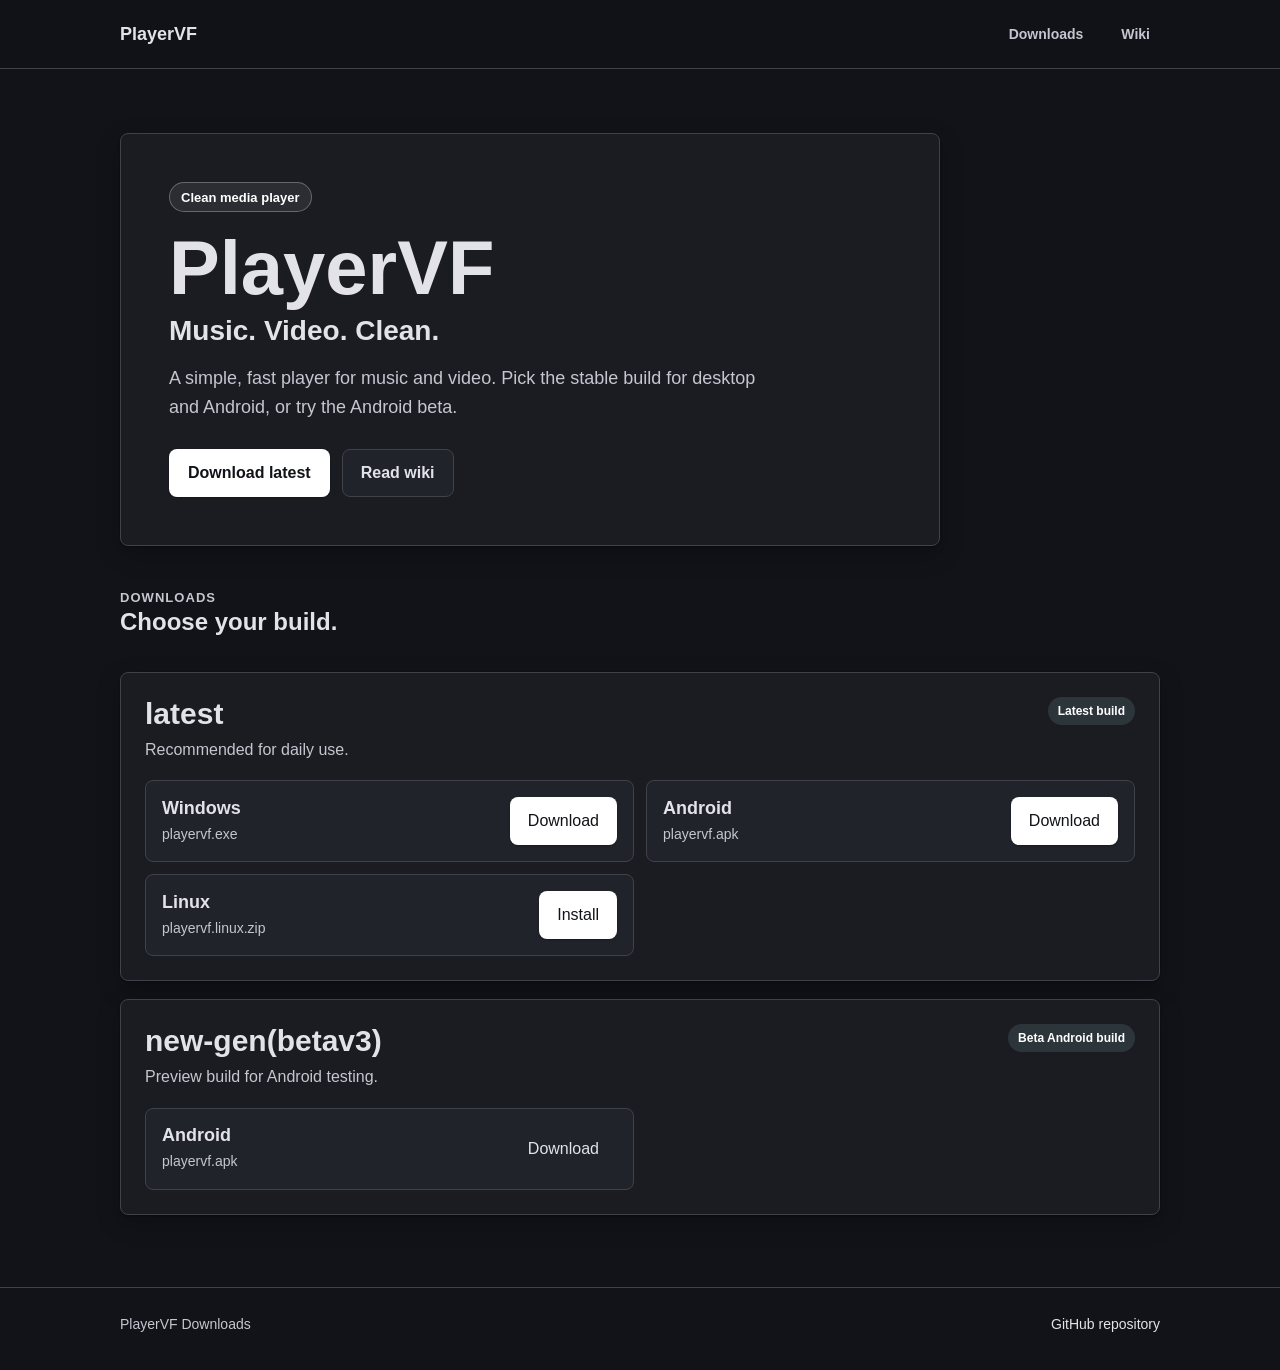
==== index.html @ a735ba43 "." ====
<!doctype html>
<html lang="en">
<head>
  <meta charset="utf-8">
  <meta name="viewport" content="width=device-width, initial-scale=1">
  <title>PlayerVF Downloads</title>
  <meta name="description" content="Download PlayerVF for Windows, Android, and Linux. Simple, clean builds with stable and beta options.">
  <meta name="theme-color" content="#111318">
  <link rel="stylesheet" href="assets/css/base.css">
  <link rel="stylesheet" href="assets/css/downloads.css">
</head>
<body>
  <header class="site-header">
    <div class="wrap nav">
      <a class="brand" href="index.html">PlayerVF</a>
      <nav class="links" aria-label="Main navigation">
        <a href="#downloads">Downloads</a>
        <a href="wiki.html">Wiki</a>
      </nav>
    </div>
  </header>

  <main class="wrap">
    <section class="hero" aria-labelledby="hero-title">
      <div class="hero-copy panel">
        <span class="label">Clean media player</span>
        <h1 id="hero-title">PlayerVF</h1>
        <p class="slug">Music. Video. Clean.</p>
        <p class="lead">A simple, fast player for music and video. Pick the stable build for desktop and Android, or try the Android beta.</p>
        <div class="actions">
          <a class="button" href="#downloads">Download latest</a>
          <a class="button secondary" href="wiki.html">Read wiki</a>
        </div>
      </div>
    </section>

    <section id="downloads" aria-labelledby="downloads-title">
      <div class="section-heading">
        <div>
          <p class="section-title">Downloads</p>
          <h2 id="downloads-title">Choose your build.</h2>
        </div>
      </div>

      <div class="downloads">
        <article class="group panel">
          <div class="group-head">
            <div>
              <h2>latest</h2>
              <p>Recommended for daily use.</p>
            </div>
            <span class="badge">Latest build</span>
          </div>

          <div class="files">
            <div class="file">
              <div>
                <h3>Windows</h3>
                <p>playervf.exe</p>
              </div>
              <a class="button" href="https://github.com/superstilist/PlayerVf/releases/download/Release_V1/playervf.exe">Download</a>
            </div>

            <div class="file">
              <div>
                <h3>Android</h3>
                <p>playervf.apk</p>
              </div>
              <a class="button" href="https://github.com/superstilist/PlayerVf/releases/download/Release_V1/playervf.apk">Download</a>
            </div>

            <div class="file">
              <div>
                <h3>Linux</h3>
                <p>playervf.linux.zip</p>
              </div>
              <button class="button" type="button" data-open-linux-install>Install</button>
            </div>
          </div>
        </article>

        <article class="group panel">
          <div class="group-head">
            <div>
              <h2>new-gen(betav3)</h2>
              <p>Preview build for Android testing.</p>
            </div>
            <span class="badge">Beta Android build</span>
          </div>

          <div class="files">
            <div class="file">
              <div>
                <h3>Android</h3>
                <p>playervf.apk</p>
              </div>
              <a class="button secondary" href="https://github.com/superstilist/PlayerVf/releases/download/betav3/playervf.apk">Download</a>
            </div>
          </div>
        </article>
      </div>

    </section>
  </main>

  <dialog class="install-dialog" aria-labelledby="linux-install-title">
    <div class="install-panel panel">
      <div class="install-head">
        <div>
          <p class="section-title">Linux install</p>
          <h2 id="linux-install-title">Download ZIP or run the installer script.</h2>
        </div>
        <button class="icon-button" type="button" aria-label="Close Linux install window" data-close-linux-install>x</button>
      </div>

      <div class="install-actions">
        <a class="button" href="https://github.com/superstilist/PlayerVf/releases/download/Release_V1/playervf.linux.zip">Download ZIP</a>
        <a class="button secondary" href="https://github.com/superstilist/PlayerVf/releases/download/Release_V1/install_linux.sh">Open install_linux.sh</a>
      </div>

      <div class="command-list" aria-label="Linux terminal commands">
        <label class="command-field">
          <span>curl</span>
          <code>curl -fsSL https://github.com/superstilist/PlayerVf/releases/download/Release_V1/install_linux.sh | bash</code>
          <button class="mini-copy" type="button" aria-label="Copy curl command" data-copy-command="curl -fsSL https://github.com/superstilist/PlayerVf/releases/download/Release_V1/install_linux.sh | bash"></button>
        </label>

        <label class="command-field">
          <span>wget</span>
          <code>wget -qO- https://github.com/superstilist/PlayerVf/releases/download/Release_V1/install_linux.sh | bash</code>
          <button class="mini-copy" type="button" aria-label="Copy wget command" data-copy-command="wget -qO- https://github.com/superstilist/PlayerVf/releases/download/Release_V1/install_linux.sh | bash"></button>
        </label>
      </div>
      <p class="copy-status" role="status" aria-live="polite" data-copy-status></p>
    </div>
  </dialog>

  <footer>
    <div class="wrap footer-row">
      <span>PlayerVF Downloads</span>
      <a href="https://github.com/superstilist/PlayerVf">GitHub repository</a>
    </div>
  </footer>

  <script>
    const linuxDialog = document.querySelector('.install-dialog');
    const copyStatus = document.querySelector('[data-copy-status]');

    document.querySelector('[data-open-linux-install]').addEventListener('click', () => {
      linuxDialog.showModal();
    });

    document.querySelector('[data-close-linux-install]').addEventListener('click', () => {
      linuxDialog.close();
    });

    linuxDialog.addEventListener('click', (event) => {
      if (event.target === linuxDialog) {
        linuxDialog.close();
      }
    });

    document.querySelectorAll('[data-copy-command]').forEach((button) => {
      button.addEventListener('click', async () => {
        const command = button.dataset.copyCommand;
      try {
          await navigator.clipboard.writeText(command);
          copyStatus.textContent = 'Command copied.';
      } catch (error) {
          copyStatus.textContent = command;
      }
      });
    });
  </script>
</body>
</html>
---- assets/css/base.css ----
:root {
  color-scheme: dark;
  --bg: #111318;
  --surface: #1a1c22;
  --surface-2: #20232a;
  --surface-3: #2a2d35;
  --text: #e4e2e9;
  --muted: #c6c5d0;
  --muted-2: #9294a0;
  --line: #3f424a;
  --line-strong: #5b5f6a;
  --accent: #ffffff;
  --accent-on: #111318;
  --accent-2: #9ad5ca;
  --danger: #ffb4ab;
  --shadow: 0 1px 2px rgba(0, 0, 0, .32), 0 8px 24px rgba(0, 0, 0, .24);
  --radius: 8px;
  font-family: Inter, "Segoe UI", Roboto, Arial, Helvetica, sans-serif;
}

* {
  box-sizing: border-box;
}

html {
  scroll-behavior: smooth;
}

body {
  margin: 0;
  min-height: 100vh;
  background: var(--bg);
  color: var(--text);
  text-rendering: optimizeLegibility;
}

a {
  color: inherit;
  text-decoration: none;
}

a:focus-visible,
.button:focus-visible {
  outline: 3px solid rgba(255, 255, 255, .58);
  outline-offset: 3px;
}

.wrap {
  width: min(1040px, calc(100% - 32px));
  margin: 0 auto;
}

.wide-wrap {
  width: min(1160px, calc(100% - 32px));
  margin: 0 auto;
}

.site-header {
  position: sticky;
  top: 0;
  z-index: 20;
  border-bottom: 1px solid var(--line);
  background: rgba(17, 19, 24, .92);
  backdrop-filter: blur(14px);
}

.nav {
  min-height: 68px;
  display: flex;
  align-items: center;
  justify-content: space-between;
  gap: 18px;
}

.brand {
  font-size: 18px;
  font-weight: 750;
  letter-spacing: 0;
}

.links {
  display: flex;
  align-items: center;
  gap: 18px;
}

.links a {
  color: var(--muted);
  font-size: 14px;
  font-weight: 700;
  transition: color .18s ease, background .18s ease;
  padding: 9px 10px;
  border-radius: var(--radius);
}

.links a:hover {
  color: var(--text);
  background: var(--surface-2);
}

.button {
  min-height: 48px;
  display: inline-flex;
  align-items: center;
  justify-content: center;
  padding: 0 18px;
  border: 1px solid transparent;
  border-radius: var(--radius);
  background: var(--accent);
  color: var(--accent-on);
  font-weight: 750;
  white-space: nowrap;
  box-shadow: 0 1px 2px rgba(0, 0, 0, .28);
  transition: transform .18s ease, box-shadow .18s ease, background .18s ease, border-color .18s ease;
}

.button:hover {
  transform: translateY(-1px);
  box-shadow: 0 3px 10px rgba(0, 0, 0, .32);
  background: #f3f4f7;
}

.button.secondary {
  background: var(--surface-2);
  border-color: var(--line);
  color: var(--text);
  box-shadow: none;
}

.button.secondary:hover {
  background: var(--surface-3);
  border-color: var(--line-strong);
}

.panel {
  border: 1px solid var(--line);
  border-radius: var(--radius);
  background: var(--surface);
  box-shadow: var(--shadow);
}

.label {
  display: inline-flex;
  align-items: center;
  min-height: 30px;
  padding: 0 11px;
  border: 1px solid rgba(255, 255, 255, .28);
  border-radius: 999px;
  background: rgba(255, 255, 255, .08);
  color: var(--accent);
  font-size: 13px;
  font-weight: 750;
}

h1,
h2,
h3,
h4,
p {
  margin-top: 0;
}

footer {
  padding: 28px 0 38px;
  border-top: 1px solid var(--line);
  color: var(--muted);
  font-size: 14px;
}

.footer-row {
  display: flex;
  justify-content: space-between;
  gap: 16px;
  flex-wrap: wrap;
}

.footer-row a {
  color: var(--text);
}

@media (prefers-reduced-motion: reduce) {
  *,
  *::before,
  *::after {
    scroll-behavior: auto !important;
    transition-duration: .001ms !important;
  }
}

@media (max-width: 560px) {
  .wrap,
  .wide-wrap {
    width: min(100% - 28px, 1160px);
  }

  .links {
    gap: 12px;
  }
}
---- assets/css/downloads.css ----
main {
  padding: 64px 0 72px;
}

.hero {
  max-width: 820px;
  margin-bottom: 28px;
}

.hero-copy {
  padding: clamp(28px, 5vw, 48px);
}

h1 {
  max-width: 680px;
  margin: 18px 0 8px;
  font-size: clamp(44px, 7vw, 76px);
  line-height: 1;
  letter-spacing: 0;
}

.slug {
  margin-bottom: 16px;
  color: var(--text);
  font-size: clamp(20px, 3vw, 28px);
  font-weight: 750;
  line-height: 1.2;
}

.lead {
  max-width: 620px;
  margin-bottom: 26px;
  color: var(--muted);
  font-size: 18px;
  line-height: 1.65;
}

.actions {
  display: flex;
  flex-wrap: wrap;
  gap: 12px;
}

.section-heading {
  display: flex;
  align-items: end;
  justify-content: space-between;
  gap: 18px;
  margin: 42px 0 16px;
}

.section-heading p {
  margin-bottom: 0;
  color: var(--muted);
  line-height: 1.55;
}

.section-title {
  margin-bottom: 6px;
  color: var(--muted);
  font-size: 13px;
  font-weight: 750;
  letter-spacing: .08em;
  text-transform: uppercase;
}

.downloads {
  display: grid;
  gap: 18px;
}

.group {
  padding: 24px;
  transition: transform .18s ease, border-color .18s ease, background .18s ease, box-shadow .18s ease;
}

.group:hover {
  transform: translateY(-2px);
  border-color: var(--line-strong);
  background: var(--surface-2);
  box-shadow: 0 2px 4px rgba(0, 0, 0, .3), 0 10px 26px rgba(0, 0, 0, .24);
}

.group-head {
  display: flex;
  justify-content: space-between;
  align-items: flex-start;
  gap: 16px;
  margin-bottom: 18px;
}

.group h2 {
  margin-bottom: 6px;
  font-size: 30px;
}

.group p {
  margin-bottom: 0;
  color: var(--muted);
  line-height: 1.58;
}

.badge {
  display: inline-flex;
  align-items: center;
  min-height: 28px;
  padding: 0 10px;
  border-radius: 999px;
  background: rgba(154, 213, 202, .14);
  color: var(--accent);
  font-size: 12px;
  font-weight: 750;
  white-space: nowrap;
}

.files {
  display: grid;
  grid-template-columns: repeat(2, 1fr);
  gap: 12px;
}

.file {
  display: flex;
  align-items: center;
  justify-content: space-between;
  gap: 14px;
  padding: 16px;
  border: 1px solid var(--line);
  border-radius: var(--radius);
  background: var(--surface-2);
  transition: border-color .18s ease, background .18s ease;
}

.file:hover {
  border-color: var(--line-strong);
  background: var(--surface-3);
}

.file h3 {
  margin-bottom: 4px;
  font-size: 18px;
}

.file p {
  color: var(--muted);
  font-size: 14px;
  margin-bottom: 0;
}

.file .button {
  border: 0;
  cursor: pointer;
  font: inherit;
}

.install-dialog {
  width: min(760px, calc(100% - 32px));
  padding: 0;
  border: 0;
  background: transparent;
  color: var(--text);
}

.install-dialog::backdrop {
  background: rgba(0, 0, 0, .62);
  backdrop-filter: blur(6px);
}

.install-panel {
  padding: 24px;
}

.install-head {
  display: flex;
  align-items: flex-start;
  justify-content: space-between;
  gap: 16px;
  margin-bottom: 18px;
}

.install-head h2 {
  max-width: 560px;
  margin-bottom: 0;
  font-size: 28px;
  line-height: 1.18;
}

.icon-button {
  width: 40px;
  height: 40px;
  flex: 0 0 auto;
  border: 1px solid var(--line);
  border-radius: var(--radius);
  background: var(--surface-2);
  color: var(--text);
  cursor: pointer;
  font: inherit;
  font-weight: 750;
}

.icon-button:hover {
  border-color: var(--line-strong);
  background: var(--surface-3);
}

.install-actions {
  display: flex;
  flex-wrap: wrap;
  gap: 12px;
  margin-bottom: 18px;
}

.install-actions .button {
  border: 1px solid transparent;
  cursor: pointer;
  font: inherit;
}

.install-actions .button.secondary {
  border-color: var(--line);
}

.script-box {
  display: grid;
  gap: 8px;
}

.script-box span {
  color: var(--muted);
  font-size: 14px;
  font-weight: 700;
}

.script-box textarea {
  width: 100%;
  min-height: 126px;
  resize: vertical;
  padding: 14px;
  border: 1px solid var(--line);
  border-radius: var(--radius);
  background: #0d0f13;
  color: var(--text);
  font: 13px/1.5 Consolas, "Liberation Mono", monospace;
}

.copy-status {
  min-height: 22px;
  margin: 10px 0 0;
  color: var(--accent-2);
  font-size: 14px;
  font-weight: 750;
}

@media (max-width: 840px) {
  main {
    padding-top: 56px;
  }

  .files {
    grid-template-columns: 1fr;
  }

  .section-heading {
    align-items: flex-start;
    flex-direction: column;
  }
}

@media (max-width: 560px) {
  .actions,
  .button,
  .file {
    width: 100%;
  }

  .group-head,
  .file {
    align-items: stretch;
    flex-direction: column;
  }

  .install-panel {
    padding: 18px;
  }

  .install-head {
    align-items: stretch;
  }

  .install-actions,
  .install-actions .button {
    width: 100%;
  }
}
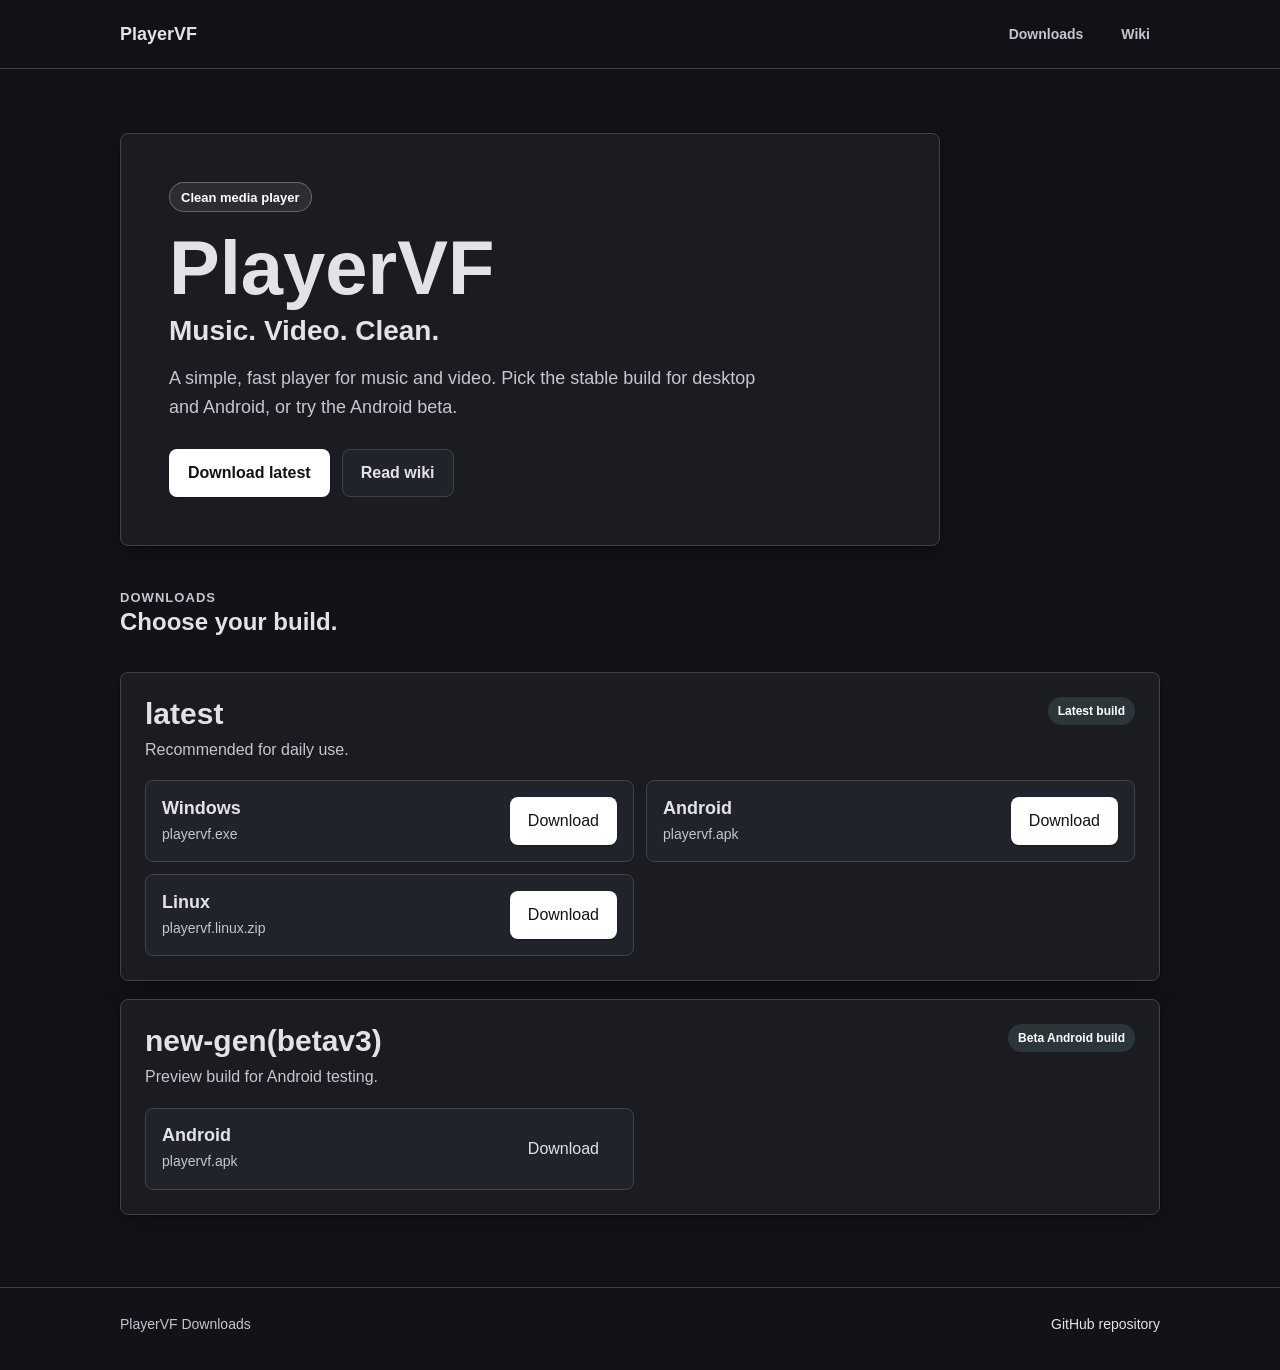
==== commit 888de81c: "." ====
--- a/index.html
+++ b/index.html
@@ -74,7 +74,7 @@
                 <h3>Linux</h3>
                 <p>playervf.linux.zip</p>
               </div>
-              <button class="button" type="button" data-open-linux-install>Install</button>
+              <button class="button" type="button" data-open-linux-install>Download</button>
             </div>
           </div>
         </article>
@@ -115,7 +115,6 @@
 
       <div class="install-actions">
         <a class="button" href="https://github.com/superstilist/PlayerVf/releases/download/Release_V1/playervf.linux.zip">Download ZIP</a>
-        <a class="button secondary" href="https://github.com/superstilist/PlayerVf/releases/download/Release_V1/install_linux.sh">Open install_linux.sh</a>
       </div>
 
       <div class="command-list" aria-label="Linux terminal commands">
@@ -163,12 +162,21 @@
     document.querySelectorAll('[data-copy-command]').forEach((button) => {
       button.addEventListener('click', async () => {
         const command = button.dataset.copyCommand;
-      try {
+        try {
           await navigator.clipboard.writeText(command);
           copyStatus.textContent = 'Command copied.';
-      } catch (error) {
-          copyStatus.textContent = command;
-      }
+        } catch (error) {
+          const fallback = document.createElement('textarea');
+          fallback.value = command;
+          fallback.setAttribute('readonly', '');
+          fallback.style.position = 'fixed';
+          fallback.style.left = '-9999px';
+          document.body.appendChild(fallback);
+          fallback.select();
+          document.execCommand('copy');
+          fallback.remove();
+          copyStatus.textContent = 'Command copied.';
+        }
       });
     });
   </script>
--- a/assets/css/downloads.css
+++ b/assets/css/downloads.css
@@ -220,27 +220,75 @@
   border-color: var(--line);
 }
 
-.script-box {
+.command-list {
   display: grid;
-  gap: 8px;
-}
-
-.script-box span {
-  color: var(--muted);
-  font-size: 14px;
-  font-weight: 700;
-}
-
-.script-box textarea {
-  width: 100%;
-  min-height: 126px;
-  resize: vertical;
-  padding: 14px;
+  gap: 10px;
+}
+
+.command-field {
+  display: grid;
+  grid-template-columns: auto minmax(0, 1fr) 40px;
+  align-items: center;
+  gap: 10px;
+  padding: 10px;
   border: 1px solid var(--line);
   border-radius: var(--radius);
   background: #0d0f13;
+}
+
+.command-field span {
+  color: var(--muted);
+  font-size: 14px;
+  font-weight: 700;
+}
+
+.command-field code {
+  min-width: 0;
+  overflow-x: auto;
   color: var(--text);
-  font: 13px/1.5 Consolas, "Liberation Mono", monospace;
+  font: 13px/1.45 Consolas, "Liberation Mono", monospace;
+  white-space: nowrap;
+}
+
+.mini-copy {
+  position: relative;
+  width: 34px;
+  height: 34px;
+  border: 1px solid var(--line);
+  border-radius: var(--radius);
+  background: var(--surface-2);
+  cursor: pointer;
+}
+
+.mini-copy::before,
+.mini-copy::after {
+  content: "";
+  position: absolute;
+  width: 12px;
+  height: 14px;
+  border: 2px solid var(--text);
+  border-radius: 2px;
+}
+
+.mini-copy::before {
+  top: 8px;
+  left: 12px;
+  opacity: .68;
+}
+
+.mini-copy::after {
+  top: 12px;
+  left: 8px;
+  background: var(--surface-2);
+}
+
+.mini-copy:hover {
+  border-color: var(--line-strong);
+  background: var(--surface-3);
+}
+
+.mini-copy:hover::after {
+  background: var(--surface-3);
 }
 
 .copy-status {
@@ -291,4 +339,12 @@
   .install-actions .button {
     width: 100%;
   }
-}
+
+  .command-field {
+    grid-template-columns: 1fr 40px;
+  }
+
+  .command-field span {
+    grid-column: 1 / -1;
+  }
+}
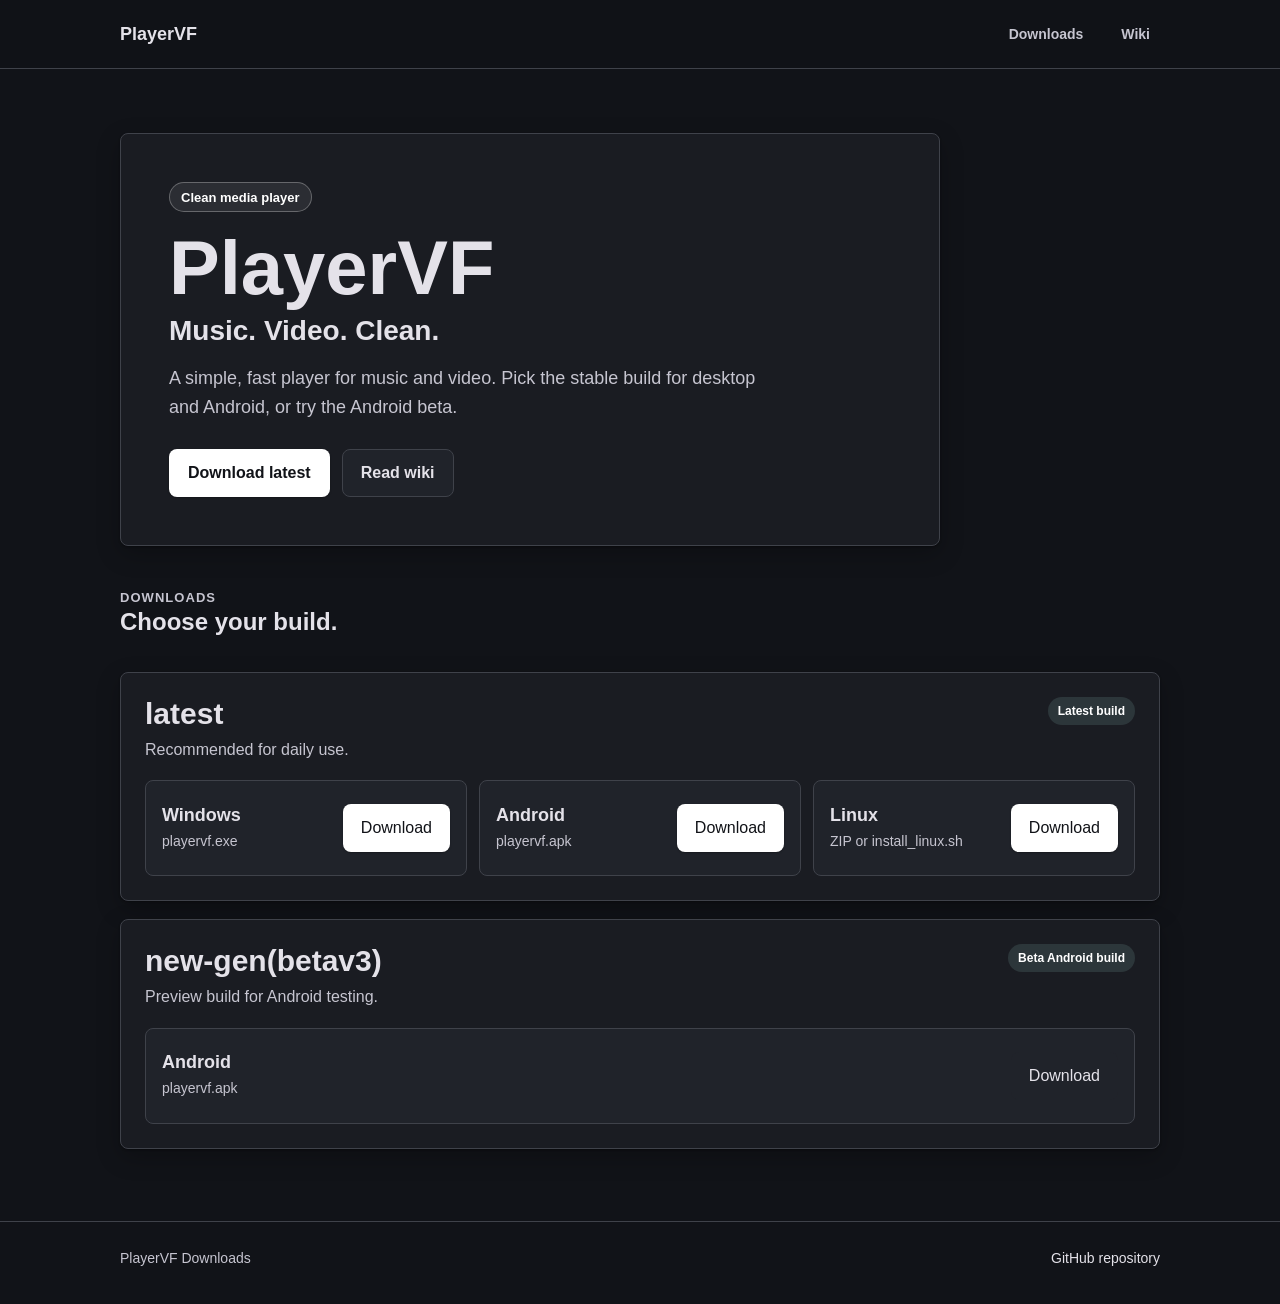
==== commit e46b46d2: "." ====
--- a/index.html
+++ b/index.html
@@ -72,7 +72,7 @@
             <div class="file">
               <div>
                 <h3>Linux</h3>
-                <p>playervf.linux.zip</p>
+                <p>ZIP or install_linux.sh</p>
               </div>
               <button class="button" type="button" data-open-linux-install>Download</button>
             </div>
@@ -108,14 +108,16 @@
       <div class="install-head">
         <div>
           <p class="section-title">Linux install</p>
-          <h2 id="linux-install-title">Download ZIP or run the installer script.</h2>
+          <h2 id="linux-install-title">Linux download options</h2>
         </div>
-        <button class="icon-button" type="button" aria-label="Close Linux install window" data-close-linux-install>x</button>
+        <button class="icon-button close-button" type="button" aria-label="Close Linux install window" data-close-linux-install></button>
       </div>
 
       <div class="install-actions">
         <a class="button" href="https://github.com/superstilist/PlayerVf/releases/download/Release_V1/playervf.linux.zip">Download ZIP</a>
       </div>
+
+      <p class="install-note">Or paste one of these commands into a Linux terminal.</p>
 
       <div class="command-list" aria-label="Linux terminal commands">
         <label class="command-field">
--- a/assets/css/base.css
+++ b/assets/css/base.css
@@ -40,6 +40,7 @@
 }
 
 a:focus-visible,
+button:focus-visible,
 .button:focus-visible {
   outline: 3px solid rgba(255, 255, 255, .58);
   outline-offset: 3px;
@@ -103,6 +104,7 @@
   display: inline-flex;
   align-items: center;
   justify-content: center;
+  gap: 8px;
   padding: 0 18px;
   border: 1px solid transparent;
   border-radius: var(--radius);
--- a/assets/css/downloads.css
+++ b/assets/css/downloads.css
@@ -115,7 +115,7 @@
 
 .files {
   display: grid;
-  grid-template-columns: repeat(2, 1fr);
+  grid-template-columns: repeat(auto-fit, minmax(250px, 1fr));
   gap: 12px;
 }
 
@@ -125,6 +125,7 @@
   justify-content: space-between;
   gap: 14px;
   padding: 16px;
+  min-height: 96px;
   border: 1px solid var(--line);
   border-radius: var(--radius);
   background: var(--surface-2);
@@ -148,6 +149,7 @@
 }
 
 .file .button {
+  flex: 0 0 auto;
   border: 0;
   cursor: pointer;
   font: inherit;
@@ -155,10 +157,12 @@
 
 .install-dialog {
   width: min(760px, calc(100% - 32px));
+  max-height: min(720px, calc(100vh - 32px));
   padding: 0;
   border: 0;
   background: transparent;
   color: var(--text);
+  overflow: visible;
 }
 
 .install-dialog::backdrop {
@@ -167,6 +171,8 @@
 }
 
 .install-panel {
+  max-height: min(720px, calc(100vh - 32px));
+  overflow: auto;
   padding: 24px;
 }
 
@@ -186,6 +192,7 @@
 }
 
 .icon-button {
+  position: relative;
   width: 40px;
   height: 40px;
   flex: 0 0 auto;
@@ -198,6 +205,26 @@
   font-weight: 750;
 }
 
+.close-button::before,
+.close-button::after {
+  content: "";
+  position: absolute;
+  top: 18px;
+  left: 11px;
+  width: 16px;
+  height: 2px;
+  border-radius: 999px;
+  background: var(--text);
+}
+
+.close-button::before {
+  transform: rotate(45deg);
+}
+
+.close-button::after {
+  transform: rotate(-45deg);
+}
+
 .icon-button:hover {
   border-color: var(--line-strong);
   background: var(--surface-3);
@@ -220,6 +247,13 @@
   border-color: var(--line);
 }
 
+.install-note {
+  margin: 0 0 10px;
+  color: var(--muted);
+  font-size: 14px;
+  line-height: 1.5;
+}
+
 .command-list {
   display: grid;
   gap: 10px;
@@ -227,10 +261,11 @@
 
 .command-field {
   display: grid;
-  grid-template-columns: auto minmax(0, 1fr) 40px;
+  grid-template-columns: 48px minmax(0, 1fr) 40px;
   align-items: center;
   gap: 10px;
-  padding: 10px;
+  min-height: 58px;
+  padding: 10px 12px;
   border: 1px solid var(--line);
   border-radius: var(--radius);
   background: #0d0f13;
@@ -245,9 +280,11 @@
 .command-field code {
   min-width: 0;
   overflow-x: auto;
+  padding: 2px 0 4px;
   color: var(--text);
   font: 13px/1.45 Consolas, "Liberation Mono", monospace;
   white-space: nowrap;
+  scrollbar-width: thin;
 }
 
 .mini-copy {
@@ -304,10 +341,6 @@
     padding-top: 56px;
   }
 
-  .files {
-    grid-template-columns: 1fr;
-  }
-
   .section-heading {
     align-items: flex-start;
     flex-direction: column;
@@ -327,12 +360,16 @@
     flex-direction: column;
   }
 
+  .group {
+    padding: 18px;
+  }
+
   .install-panel {
     padding: 18px;
   }
 
   .install-head {
-    align-items: stretch;
+    align-items: flex-start;
   }
 
   .install-actions,
@@ -342,9 +379,15 @@
 
   .command-field {
     grid-template-columns: 1fr 40px;
+    gap: 8px;
   }
 
   .command-field span {
     grid-column: 1 / -1;
   }
-}
+
+  .command-field code {
+    white-space: normal;
+    overflow-wrap: anywhere;
+  }
+}
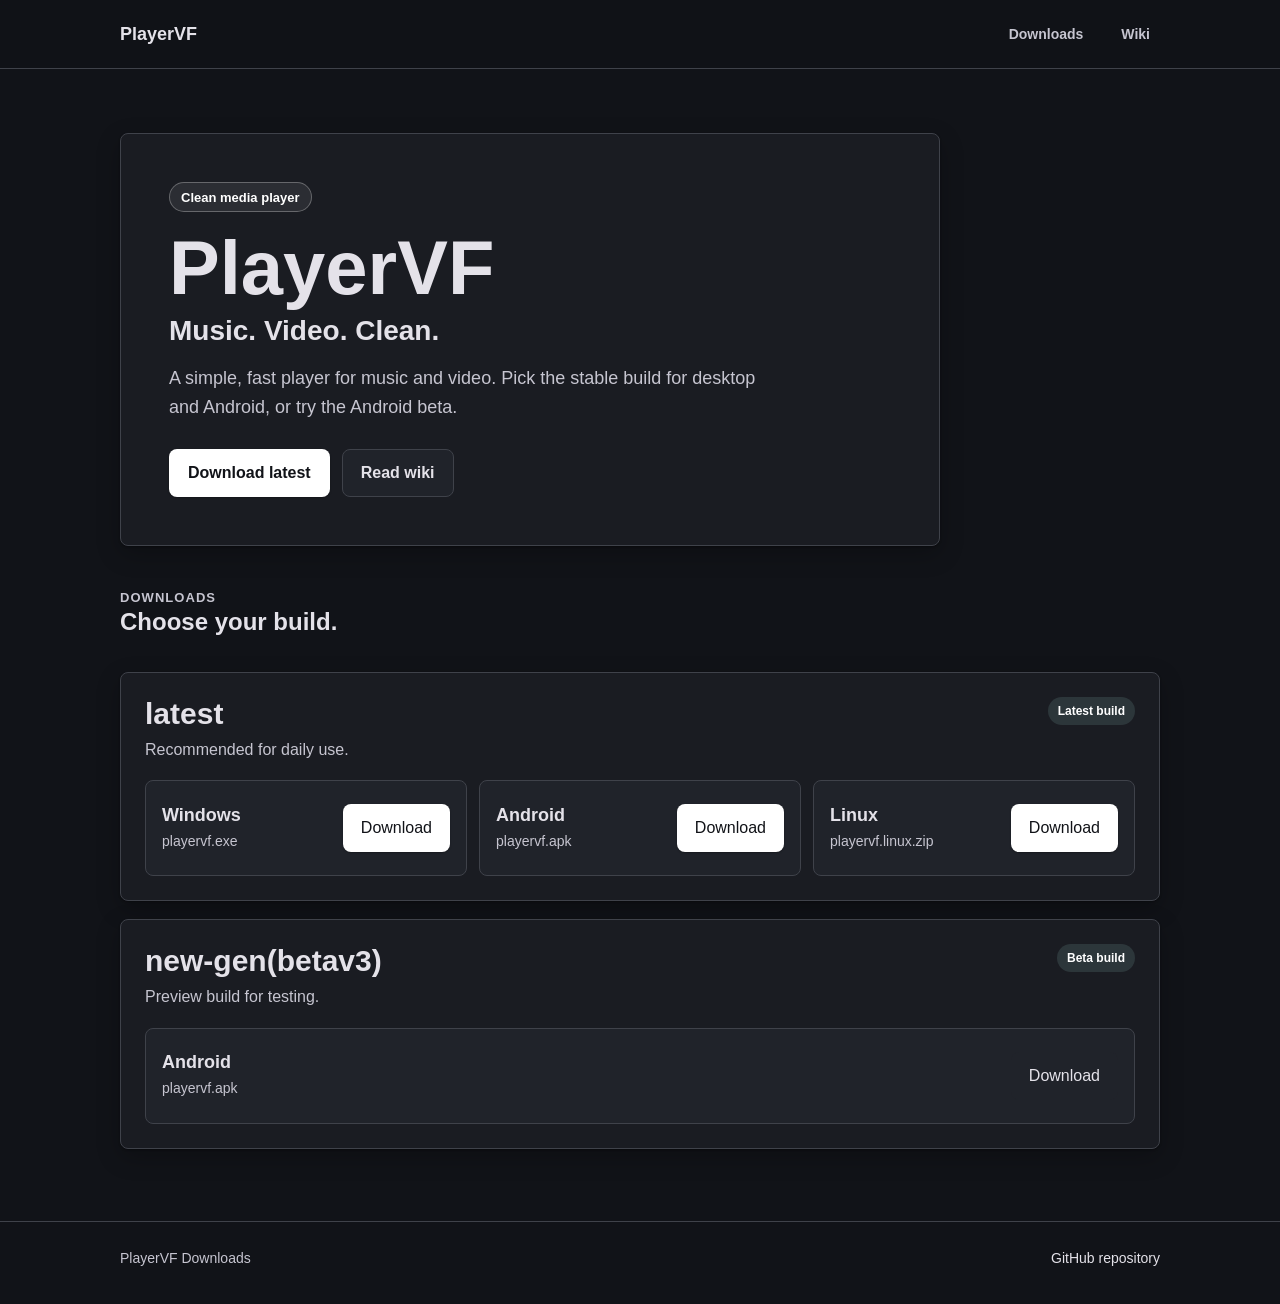
==== commit 91aa23d2: "." ====
--- a/index.html
+++ b/index.html
@@ -42,61 +42,9 @@
         </div>
       </div>
 
-      <div class="downloads">
-        <article class="group panel">
-          <div class="group-head">
-            <div>
-              <h2>latest</h2>
-              <p>Recommended for daily use.</p>
-            </div>
-            <span class="badge">Latest build</span>
-          </div>
-
-          <div class="files">
-            <div class="file">
-              <div>
-                <h3>Windows</h3>
-                <p>playervf.exe</p>
-              </div>
-              <a class="button" href="https://github.com/superstilist/PlayerVf/releases/download/Release_V1/playervf.exe">Download</a>
-            </div>
-
-            <div class="file">
-              <div>
-                <h3>Android</h3>
-                <p>playervf.apk</p>
-              </div>
-              <a class="button" href="https://github.com/superstilist/PlayerVf/releases/download/Release_V1/playervf.apk">Download</a>
-            </div>
-
-            <div class="file">
-              <div>
-                <h3>Linux</h3>
-                <p>ZIP or install_linux.sh</p>
-              </div>
-              <button class="button" type="button" data-open-linux-install>Download</button>
-            </div>
-          </div>
-        </article>
-
-        <article class="group panel">
-          <div class="group-head">
-            <div>
-              <h2>new-gen(betav3)</h2>
-              <p>Preview build for Android testing.</p>
-            </div>
-            <span class="badge">Beta Android build</span>
-          </div>
-
-          <div class="files">
-            <div class="file">
-              <div>
-                <h3>Android</h3>
-                <p>playervf.apk</p>
-              </div>
-              <a class="button secondary" href="https://github.com/superstilist/PlayerVf/releases/download/betav3/playervf.apk">Download</a>
-            </div>
-          </div>
+      <div class="downloads" data-downloads>
+        <article class="group panel loading-card">
+          <p>Loading downloads...</p>
         </article>
       </div>
 
@@ -114,7 +62,7 @@
       </div>
 
       <div class="install-actions">
-        <a class="button" href="https://github.com/superstilist/PlayerVf/releases/download/Release_V1/playervf.linux.zip">Download ZIP</a>
+        <a class="button" href="#" data-linux-zip>Download ZIP</a>
       </div>
 
       <p class="install-note">Or paste one of these commands into a Linux terminal.</p>
@@ -122,14 +70,14 @@
       <div class="command-list" aria-label="Linux terminal commands">
         <label class="command-field">
           <span>curl</span>
-          <code>curl -fsSL https://github.com/superstilist/PlayerVf/releases/download/Release_V1/install_linux.sh | bash</code>
-          <button class="mini-copy" type="button" aria-label="Copy curl command" data-copy-command="curl -fsSL https://github.com/superstilist/PlayerVf/releases/download/Release_V1/install_linux.sh | bash"></button>
+          <code data-linux-curl></code>
+          <button class="mini-copy" type="button" aria-label="Copy curl command" data-copy-command></button>
         </label>
 
         <label class="command-field">
           <span>wget</span>
-          <code>wget -qO- https://github.com/superstilist/PlayerVf/releases/download/Release_V1/install_linux.sh | bash</code>
-          <button class="mini-copy" type="button" aria-label="Copy wget command" data-copy-command="wget -qO- https://github.com/superstilist/PlayerVf/releases/download/Release_V1/install_linux.sh | bash"></button>
+          <code data-linux-wget></code>
+          <button class="mini-copy" type="button" aria-label="Copy wget command" data-copy-command></button>
         </label>
       </div>
       <p class="copy-status" role="status" aria-live="polite" data-copy-status></p>
@@ -144,12 +92,22 @@
   </footer>
 
   <script>
+    const DOWNLOAD_SOURCE_URL = 'https://raw.githubusercontent.com/superstilist/PlayerVf/master/download';
+    const FALLBACK_DOWNLOAD_TEXT = `latest:
+  windows: https://github.com/superstilist/PlayerVf/releases/download/Release_V1/playervf.exe
+  android: https://github.com/superstilist/PlayerVf/releases/download/Release_V1/playervf.apk
+  linux: https://github.com/superstilist/PlayerVf/releases/download/Release_V1/playervf.linux.zip
+  linux-install-script: https://github.com/superstilist/PlayerVf/releases/download/Release_V1/playervf.linux.zip
+
+new-gen(betav3):
+  android: https://github.com/superstilist/PlayerVf/releases/download/betav3/playervf.apk`;
+
+    const downloadsRoot = document.querySelector('[data-downloads]');
     const linuxDialog = document.querySelector('.install-dialog');
     const copyStatus = document.querySelector('[data-copy-status]');
-
-    document.querySelector('[data-open-linux-install]').addEventListener('click', () => {
-      linuxDialog.showModal();
-    });
+    const linuxZipLink = document.querySelector('[data-linux-zip]');
+    const linuxCurlCode = document.querySelector('[data-linux-curl]');
+    const linuxWgetCode = document.querySelector('[data-linux-wget]');
 
     document.querySelector('[data-close-linux-install]').addEventListener('click', () => {
       linuxDialog.close();
@@ -161,26 +119,221 @@
       }
     });
 
-    document.querySelectorAll('[data-copy-command]').forEach((button) => {
-      button.addEventListener('click', async () => {
-        const command = button.dataset.copyCommand;
-        try {
-          await navigator.clipboard.writeText(command);
-          copyStatus.textContent = 'Command copied.';
-        } catch (error) {
-          const fallback = document.createElement('textarea');
-          fallback.value = command;
-          fallback.setAttribute('readonly', '');
-          fallback.style.position = 'fixed';
-          fallback.style.left = '-9999px';
-          document.body.appendChild(fallback);
-          fallback.select();
-          document.execCommand('copy');
-          fallback.remove();
-          copyStatus.textContent = 'Command copied.';
+    downloadsRoot.addEventListener('click', (event) => {
+      const button = event.target.closest('[data-open-linux-install]');
+      if (!button) {
+        return;
+      }
+
+      const linuxUrl = button.dataset.linuxUrl;
+      const installUrl = button.dataset.installUrl || linuxUrl;
+      openLinuxDialog(linuxUrl, installUrl);
+    });
+
+    linuxDialog.addEventListener('click', async (event) => {
+      const button = event.target.closest('[data-copy-command]');
+      if (!button) {
+        return;
+      }
+
+      await copyText(button.dataset.copyCommand);
+    });
+
+    loadDownloads();
+
+    async function loadDownloads() {
+      try {
+        const response = await fetch(DOWNLOAD_SOURCE_URL, { cache: 'no-store' });
+        if (!response.ok) {
+          throw new Error(`Download manifest failed: ${response.status}`);
         }
+        renderDownloads(parseDownloadFile(await response.text()));
+      } catch (error) {
+        renderDownloads(parseDownloadFile(FALLBACK_DOWNLOAD_TEXT));
+      }
+    }
+
+    function parseDownloadFile(text) {
+      const groups = [];
+      let currentGroup = null;
+
+      text.split(/\r?\n/).forEach((line) => {
+        const trimmed = line.trim();
+        if (!trimmed) {
+          return;
+        }
+
+        const groupMatch = trimmed.match(/^(.+):$/);
+        if (groupMatch && !line.startsWith(' ') && !line.startsWith('\t')) {
+          currentGroup = {
+            id: slugify(groupMatch[1]),
+            label: groupMatch[1],
+            files: []
+          };
+          groups.push(currentGroup);
+          return;
+        }
+
+        const itemMatch = trimmed.match(/^([a-z0-9-]+):\s*(https?:\/\/\S+)$/i);
+        if (!currentGroup || !itemMatch) {
+          return;
+        }
+
+        currentGroup.files.push({
+          platform: itemMatch[1],
+          url: itemMatch[2]
+        });
       });
-    });
+
+      return groups.map((group) => {
+        const linuxFile = group.files.find((file) => file.platform === 'linux');
+        const linuxInstallFile = group.files.find((file) => file.platform === 'linux-install-script');
+        return {
+          ...group,
+          files: group.files
+            .filter((file) => file.platform !== 'linux-install-script')
+            .map((file) => ({
+              ...file,
+              installUrl: file.platform === 'linux' ? linuxInstallFile?.url || linuxFile?.url : null
+            }))
+        };
+      });
+    }
+
+    function renderDownloads(groups) {
+      downloadsRoot.replaceChildren(...groups.map((group) => createGroupCard(group)));
+    }
+
+    function createGroupCard(group) {
+      const article = document.createElement('article');
+      article.className = 'group panel';
+
+      const groupHead = document.createElement('div');
+      groupHead.className = 'group-head';
+
+      const titleBlock = document.createElement('div');
+      const title = document.createElement('h2');
+      title.textContent = group.label;
+      const description = document.createElement('p');
+      description.textContent = group.id === 'latest'
+        ? 'Recommended for daily use.'
+        : 'Preview build for testing.';
+      titleBlock.append(title, description);
+
+      const badge = document.createElement('span');
+      badge.className = 'badge';
+      badge.textContent = group.id === 'latest' ? 'Latest build' : 'Beta build';
+      groupHead.append(titleBlock, badge);
+
+      const files = document.createElement('div');
+      files.className = 'files';
+      files.append(...group.files.map((file) => createFileCard(file, group.id)));
+
+      article.append(groupHead, files);
+      return article;
+    }
+
+    function createFileCard(file, groupId) {
+      const card = document.createElement('div');
+      card.className = 'file';
+
+      const copy = document.createElement('div');
+      const title = document.createElement('h3');
+      title.textContent = formatPlatform(file.platform);
+      const filename = document.createElement('p');
+      filename.textContent = file.platform === 'linux'
+        ? linuxSubtitle(file)
+        : filenameFromUrl(file.url);
+      copy.append(title, filename);
+
+      if (file.platform === 'linux') {
+        const button = document.createElement('button');
+        button.className = 'button';
+        button.type = 'button';
+        button.textContent = 'Download';
+        button.dataset.openLinuxInstall = '';
+        button.dataset.linuxUrl = file.url;
+        button.dataset.installUrl = file.installUrl || file.url;
+        card.append(copy, button);
+        return card;
+      }
+
+      const link = document.createElement('a');
+      link.className = groupId === 'latest' ? 'button' : 'button secondary';
+      link.href = file.url;
+      link.textContent = 'Download';
+      card.append(copy, link);
+      return card;
+    }
+
+    function openLinuxDialog(linuxUrl, installUrl) {
+      linuxZipLink.href = linuxUrl;
+
+      const curlCommand = commandFor('curl', installUrl);
+      const wgetCommand = commandFor('wget', installUrl);
+      linuxCurlCode.textContent = curlCommand;
+      linuxWgetCode.textContent = wgetCommand;
+
+      const copyButtons = linuxDialog.querySelectorAll('[data-copy-command]');
+      copyButtons[0].dataset.copyCommand = curlCommand;
+      copyButtons[1].dataset.copyCommand = wgetCommand;
+      copyStatus.textContent = '';
+      linuxDialog.showModal();
+    }
+
+    function commandFor(tool, url) {
+      const isShellScript = /\.sh(?:$|[?#])/.test(url);
+      if (tool === 'curl') {
+        return isShellScript
+          ? `curl -fsSL ${url} | bash`
+          : `curl -L ${url} -o ${filenameFromUrl(url)}`;
+      }
+
+      return isShellScript
+        ? `wget -qO- ${url} | bash`
+        : `wget -O ${filenameFromUrl(url)} ${url}`;
+    }
+
+    async function copyText(text) {
+      try {
+        await navigator.clipboard.writeText(text);
+        copyStatus.textContent = 'Command copied.';
+      } catch (error) {
+        const fallback = document.createElement('textarea');
+        fallback.value = text;
+        fallback.setAttribute('readonly', '');
+        fallback.style.position = 'fixed';
+        fallback.style.left = '-9999px';
+        document.body.appendChild(fallback);
+        fallback.select();
+        document.execCommand('copy');
+        fallback.remove();
+        copyStatus.textContent = 'Command copied.';
+      }
+    }
+
+    function linuxSubtitle(file) {
+      return file.installUrl && file.installUrl !== file.url ? 'ZIP or install script' : filenameFromUrl(file.url);
+    }
+
+    function filenameFromUrl(url) {
+      try {
+        return decodeURIComponent(new URL(url).pathname.split('/').pop());
+      } catch (error) {
+        return url;
+      }
+    }
+
+    function formatPlatform(platform) {
+      return platform
+        .split('-')
+        .map((part) => part.charAt(0).toUpperCase() + part.slice(1))
+        .join(' ');
+    }
+
+    function slugify(value) {
+      return value.toLowerCase().replace(/[^a-z0-9]+/g, '-').replace(/(^-|-$)/g, '');
+    }
   </script>
 </body>
 </html>
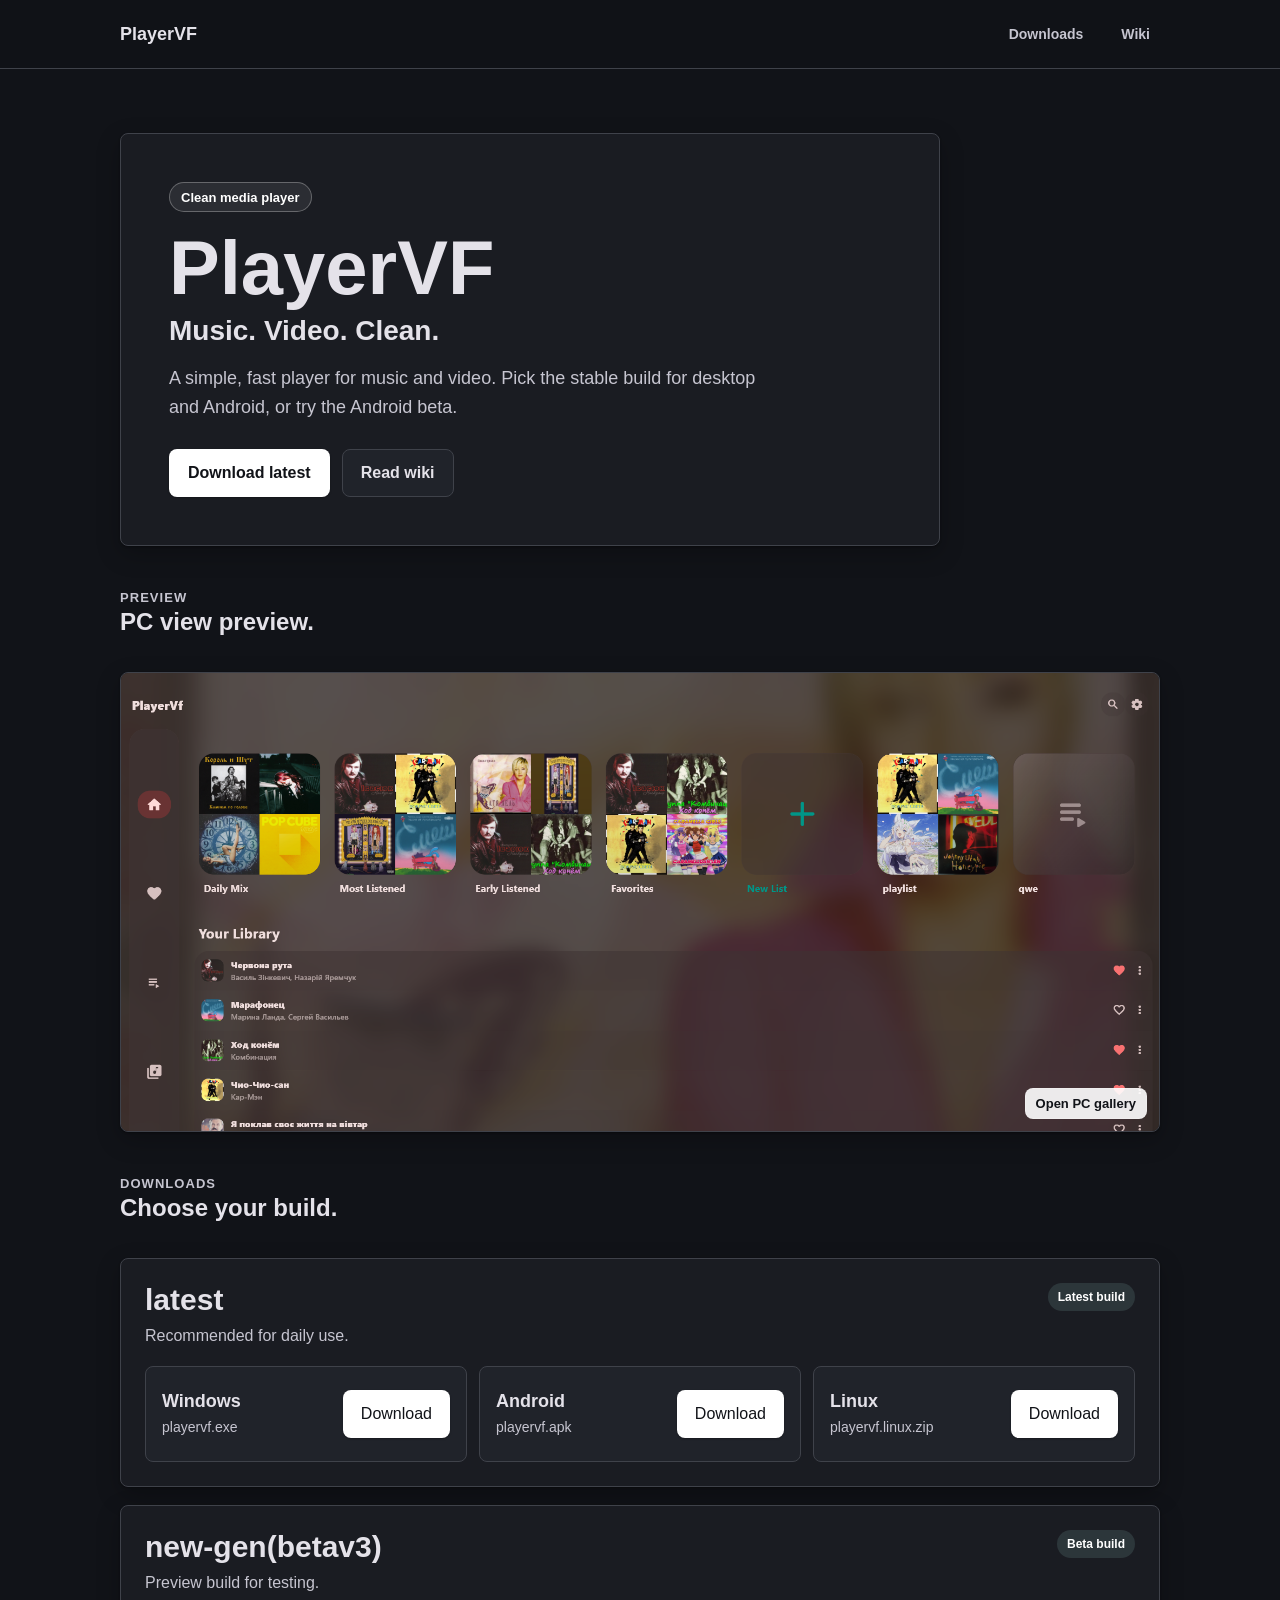
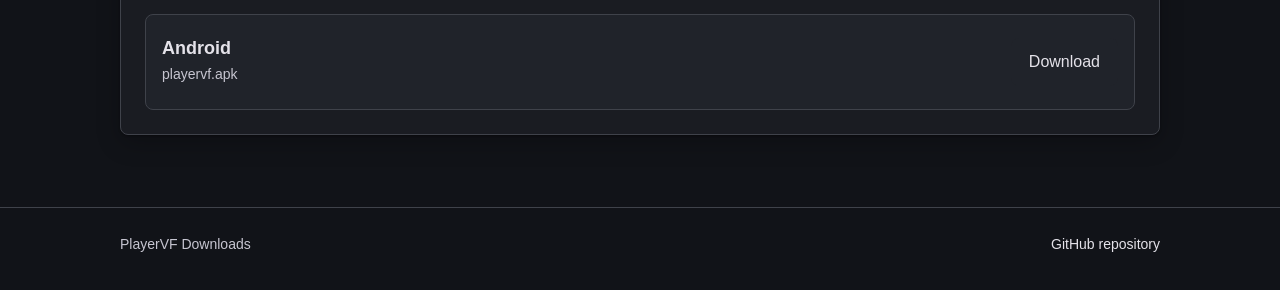
==== commit 0be680cc: "." ====
--- a/index.html
+++ b/index.html
@@ -7,7 +7,7 @@
   <meta name="description" content="Download PlayerVF for Windows, Android, and Linux. Simple, clean builds with stable and beta options.">
   <meta name="theme-color" content="#111318">
   <link rel="stylesheet" href="assets/css/base.css">
-  <link rel="stylesheet" href="assets/css/downloads.css">
+  <link rel="stylesheet" href="assets/css/downloads.css?v=gallery5">
 </head>
 <body>
   <header class="site-header">
@@ -34,6 +34,23 @@
       </div>
     </section>
 
+    <section class="showcase" aria-labelledby="showcase-title">
+      <div class="section-heading">
+        <div>
+          <p class="section-title">Preview</p>
+          <h2 id="showcase-title">PC view preview.</h2>
+        </div>
+      </div>
+
+      <button class="screenshot panel feature-shot preview-button" type="button" data-open-gallery aria-label="Open PC screenshot gallery">
+        <figure>
+          <img src="assets/image/pc_main_page.png" alt="PlayerVF main page" loading="eager">
+          <figcaption>PC view - Main page</figcaption>
+        </figure>
+        <span class="gallery-hint">Open PC gallery</span>
+      </button>
+    </section>
+
     <section id="downloads" aria-labelledby="downloads-title">
       <div class="section-heading">
         <div>
@@ -81,6 +98,58 @@
         </label>
       </div>
       <p class="copy-status" role="status" aria-live="polite" data-copy-status></p>
+    </div>
+  </dialog>
+
+  <dialog class="gallery-dialog" aria-labelledby="gallery-title">
+    <div class="gallery-panel panel">
+      <div class="install-head">
+        <div>
+          <p class="section-title">PC screenshots</p>
+          <h2 id="gallery-title">PlayerVF PC view gallery</h2>
+        </div>
+        <button class="icon-button close-button" type="button" aria-label="Close PC screenshot gallery" data-close-gallery></button>
+      </div>
+
+      <div class="gallery-grid">
+        <button class="gallery-thumb screenshot panel" type="button" data-gallery-src="assets/image/pc_main_page.png" data-gallery-title="PC view - Main page" aria-label="Open PC view main page full size">
+          <img src="assets/image/pc_main_page.png" alt="PlayerVF PC main page" loading="lazy">
+          <figcaption>PC view - Main page</figcaption>
+        </button>
+
+        <button class="gallery-thumb screenshot panel" type="button" data-gallery-src="assets/image/pc_main_page1.png" data-gallery-title="PC view - Main page 2" aria-label="Open PC view main page 2 full size">
+          <img src="assets/image/pc_main_page1.png" alt="PlayerVF PC second main page" loading="lazy">
+          <figcaption>PC view - Main page 2</figcaption>
+        </button>
+
+        <button class="gallery-thumb screenshot panel" type="button" data-gallery-src="assets/image/pc_lyric_page.png" data-gallery-title="PC view - Lyric view" aria-label="Open PC view lyric view full size">
+          <img src="assets/image/pc_lyric_page.png" alt="PlayerVF PC lyric view" loading="lazy">
+          <figcaption>PC view - Lyric view</figcaption>
+        </button>
+
+        <button class="gallery-thumb screenshot panel" type="button" data-gallery-src="assets/image/pc_player_page.png" data-gallery-title="PC view - Player page" aria-label="Open PC view player page full size">
+          <img src="assets/image/pc_player_page.png" alt="PlayerVF PC player page" loading="lazy">
+          <figcaption>PC view - Player page</figcaption>
+        </button>
+      </div>
+    </div>
+  </dialog>
+
+  <dialog class="image-dialog" aria-labelledby="image-view-title">
+    <div class="image-panel panel">
+      <div class="install-head">
+        <div>
+          <p class="section-title">PC screenshot</p>
+          <h2 id="image-view-title" data-image-title>PC view</h2>
+        </div>
+        <button class="icon-button close-button" type="button" aria-label="Close full screenshot" data-close-image></button>
+      </div>
+      <img src="" alt="" data-image-view>
+      <div class="image-controls" aria-label="Screenshot navigation">
+        <button class="image-arrow" type="button" aria-label="Previous screenshot" data-prev-image></button>
+        <span data-image-count></span>
+        <button class="image-arrow next" type="button" aria-label="Next screenshot" data-next-image></button>
+      </div>
     </div>
   </dialog>
 
@@ -104,18 +173,81 @@
 
     const downloadsRoot = document.querySelector('[data-downloads]');
     const linuxDialog = document.querySelector('.install-dialog');
+    const galleryDialog = document.querySelector('.gallery-dialog');
+    const imageDialog = document.querySelector('.image-dialog');
+    const imageView = document.querySelector('[data-image-view]');
+    const imageTitle = document.querySelector('[data-image-title]');
+    const imageCount = document.querySelector('[data-image-count]');
     const copyStatus = document.querySelector('[data-copy-status]');
     const linuxZipLink = document.querySelector('[data-linux-zip]');
     const linuxCurlCode = document.querySelector('[data-linux-curl]');
     const linuxWgetCode = document.querySelector('[data-linux-wget]');
+    const galleryItems = Array.from(document.querySelectorAll('[data-gallery-src]')).map((item) => ({
+      src: item.dataset.gallerySrc,
+      title: item.dataset.galleryTitle
+    }));
+    let activeImageIndex = 0;
 
     document.querySelector('[data-close-linux-install]').addEventListener('click', () => {
       linuxDialog.close();
+    });
+
+    document.querySelector('[data-open-gallery]').addEventListener('click', () => {
+      galleryDialog.showModal();
+    });
+
+    document.querySelector('[data-close-gallery]').addEventListener('click', () => {
+      galleryDialog.close();
+    });
+
+    document.querySelector('[data-close-image]').addEventListener('click', () => {
+      imageDialog.close();
+    });
+
+    document.querySelector('[data-prev-image]').addEventListener('click', () => {
+      showImageAt(activeImageIndex - 1, 'prev');
+    });
+
+    document.querySelector('[data-next-image]').addEventListener('click', () => {
+      showImageAt(activeImageIndex + 1, 'next');
     });
 
     linuxDialog.addEventListener('click', (event) => {
       if (event.target === linuxDialog) {
         linuxDialog.close();
+      }
+    });
+
+    galleryDialog.addEventListener('click', (event) => {
+      if (event.target === galleryDialog) {
+        galleryDialog.close();
+      }
+    });
+
+    galleryDialog.addEventListener('click', (event) => {
+      const thumb = event.target.closest('[data-gallery-src]');
+      if (!thumb) {
+        return;
+      }
+
+      activeImageIndex = galleryItems.findIndex((item) => item.src === thumb.dataset.gallerySrc);
+      showImageAt(activeImageIndex, 'next');
+      imageDialog.showModal();
+    });
+
+    imageDialog.addEventListener('click', (event) => {
+      if (event.target === imageDialog) {
+        imageDialog.close();
+      }
+    });
+
+    imageDialog.addEventListener('keydown', (event) => {
+      if (event.key === 'ArrowLeft') {
+        event.preventDefault();
+        showImageAt(activeImageIndex - 1, 'prev');
+      } else if (event.key === 'ArrowRight') {
+        event.preventDefault();
+        showImageAt(activeImageIndex + 1, 'next');
       }
     });
 
@@ -279,6 +411,20 @@
       copyButtons[1].dataset.copyCommand = wgetCommand;
       copyStatus.textContent = '';
       linuxDialog.showModal();
+    }
+
+    function showImageAt(index, direction) {
+      activeImageIndex = (index + galleryItems.length) % galleryItems.length;
+      const item = galleryItems[activeImageIndex];
+
+      imageView.classList.remove('is-changing-next', 'is-changing-prev');
+      void imageView.offsetWidth;
+      imageView.classList.add(direction === 'prev' ? 'is-changing-prev' : 'is-changing-next');
+
+      imageTitle.textContent = item.title;
+      imageView.src = item.src;
+      imageView.alt = item.title;
+      imageCount.textContent = `${activeImageIndex + 1} / ${galleryItems.length}`;
     }
 
     function commandFor(tool, url) {
--- a/assets/css/downloads.css
+++ b/assets/css/downloads.css
@@ -67,6 +67,91 @@
 .downloads {
   display: grid;
   gap: 18px;
+}
+
+.showcase {
+  margin-bottom: 10px;
+  min-width: 0;
+}
+
+.preview-button {
+  display: grid;
+  width: 100%;
+  padding: 0;
+  border: 1px solid var(--line);
+  color: inherit;
+  cursor: pointer;
+  font: inherit;
+  text-align: left;
+  min-width: 0;
+}
+
+.screenshot {
+  position: relative;
+  min-width: 0;
+  min-height: 230px;
+  margin: 0;
+  overflow: hidden;
+  background: var(--surface-2);
+  transition: transform .18s ease, border-color .18s ease, background .18s ease, box-shadow .18s ease;
+}
+
+.preview-button figure {
+  position: relative;
+  min-height: inherit;
+  margin: 0;
+}
+
+.preview-button:hover,
+.screenshot:hover {
+  transform: translateY(-2px);
+  border-color: var(--line-strong);
+  background: var(--surface-3);
+  box-shadow: 0 2px 4px rgba(0, 0, 0, .3), 0 10px 26px rgba(0, 0, 0, .24);
+}
+
+.feature-shot {
+  min-height: 340px;
+  max-height: 460px;
+}
+
+.preview-button img,
+.screenshot img {
+  display: block;
+  width: 100%;
+  max-width: 100%;
+  height: 100%;
+  min-height: inherit;
+  object-fit: cover;
+  object-position: top center;
+}
+
+.preview-button figcaption,
+.screenshot figcaption {
+  position: absolute;
+  left: 12px;
+  bottom: 12px;
+  padding: 7px 10px;
+  border: 1px solid rgba(255, 255, 255, .18);
+  border-radius: var(--radius);
+  background: rgba(17, 19, 24, .76);
+  color: var(--text);
+  font-size: 13px;
+  font-weight: 750;
+  backdrop-filter: blur(10px);
+}
+
+.gallery-hint {
+  position: absolute;
+  right: 12px;
+  bottom: 12px;
+  padding: 7px 10px;
+  border: 1px solid rgba(255, 255, 255, .18);
+  border-radius: var(--radius);
+  background: rgba(255, 255, 255, .9);
+  color: var(--accent-on);
+  font-size: 13px;
+  font-weight: 750;
 }
 
 .group {
@@ -163,6 +248,161 @@
   background: transparent;
   color: var(--text);
   overflow: visible;
+}
+
+.gallery-dialog {
+  width: min(1120px, calc(100% - 32px));
+  max-height: min(860px, calc(100vh - 32px));
+  padding: 0;
+  border: 0;
+  background: transparent;
+  color: var(--text);
+}
+
+.gallery-dialog::backdrop {
+  background: rgba(0, 0, 0, .68);
+  backdrop-filter: blur(6px);
+}
+
+.gallery-panel {
+  max-height: min(860px, calc(100vh - 32px));
+  overflow: auto;
+  padding: 24px;
+}
+
+.gallery-grid {
+  display: grid;
+  grid-template-columns: repeat(2, minmax(0, 1fr));
+  gap: 14px;
+}
+
+.gallery-thumb {
+  width: 100%;
+  padding: 0;
+  border: 1px solid var(--line);
+  color: inherit;
+  cursor: pointer;
+  font: inherit;
+  text-align: left;
+}
+
+.gallery-grid .screenshot,
+.gallery-thumb {
+  min-height: 290px;
+}
+
+.image-dialog {
+  width: min(1500px, calc(100% - 24px));
+  max-width: calc(100% - 24px);
+  max-height: calc(100vh - 24px);
+  padding: 0;
+  border: 0;
+  background: transparent;
+  color: var(--text);
+  overflow: visible;
+}
+
+.image-dialog::backdrop {
+  background: rgba(0, 0, 0, .76);
+  backdrop-filter: blur(6px);
+}
+
+.image-panel {
+  display: grid;
+  grid-template-rows: auto minmax(0, 1fr) auto;
+  gap: 12px;
+  max-height: calc(100vh - 24px);
+  overflow: hidden;
+  padding: 16px;
+}
+
+.image-panel img {
+  display: block;
+  width: auto;
+  max-width: 100%;
+  height: auto;
+  max-height: calc(100vh - 130px);
+  margin: 0 auto;
+  border: 1px solid var(--line);
+  border-radius: var(--radius);
+  object-fit: contain;
+  background: #06070a;
+}
+
+.image-panel img.is-changing-next {
+  animation: imageNext .24s ease both;
+}
+
+.image-panel img.is-changing-prev {
+  animation: imagePrev .24s ease both;
+}
+
+.image-controls {
+  display: grid;
+  grid-template-columns: 44px 1fr 44px;
+  align-items: center;
+  gap: 10px;
+}
+
+.image-controls span {
+  color: var(--muted);
+  font-size: 14px;
+  font-weight: 750;
+  text-align: center;
+}
+
+.image-arrow {
+  position: relative;
+  width: 44px;
+  height: 40px;
+  border: 1px solid var(--line);
+  border-radius: var(--radius);
+  background: var(--surface-2);
+  cursor: pointer;
+}
+
+.image-arrow::before {
+  content: "";
+  position: absolute;
+  top: 13px;
+  left: 16px;
+  width: 11px;
+  height: 11px;
+  border-left: 3px solid var(--text);
+  border-bottom: 3px solid var(--text);
+  transform: rotate(45deg);
+}
+
+.image-arrow.next::before {
+  left: 13px;
+  transform: rotate(225deg);
+}
+
+.image-arrow:hover {
+  border-color: var(--line-strong);
+  background: var(--surface-3);
+}
+
+@keyframes imageNext {
+  from {
+    opacity: .25;
+    transform: translateX(18px) scale(.985);
+  }
+  to {
+    opacity: 1;
+    transform: translateX(0) scale(1);
+  }
+}
+
+@keyframes imagePrev {
+  from {
+    opacity: .25;
+    transform: translateX(-18px) scale(.985);
+  }
+  to {
+    opacity: 1;
+    transform: translateX(0) scale(1);
+  }
 }
 
 .install-dialog::backdrop {
@@ -345,6 +585,14 @@
     align-items: flex-start;
     flex-direction: column;
   }
+
+  .feature-shot {
+    min-height: 300px;
+  }
+
+  .gallery-grid {
+    grid-template-columns: 1fr;
+  }
 }
 
 @media (max-width: 560px) {
@@ -364,6 +612,32 @@
     padding: 18px;
   }
 
+  .screenshot,
+  .feature-shot {
+    min-height: 260px;
+  }
+
+  .gallery-panel {
+    padding: 18px;
+  }
+
+  .gallery-grid {
+    grid-template-columns: 1fr;
+  }
+
+  .gallery-grid .screenshot,
+  .gallery-thumb {
+    min-height: 240px;
+  }
+
+  .image-panel {
+    padding: 12px;
+  }
+
+  .image-panel img {
+    max-height: calc(100vh - 120px);
+  }
+
   .install-panel {
     padding: 18px;
   }
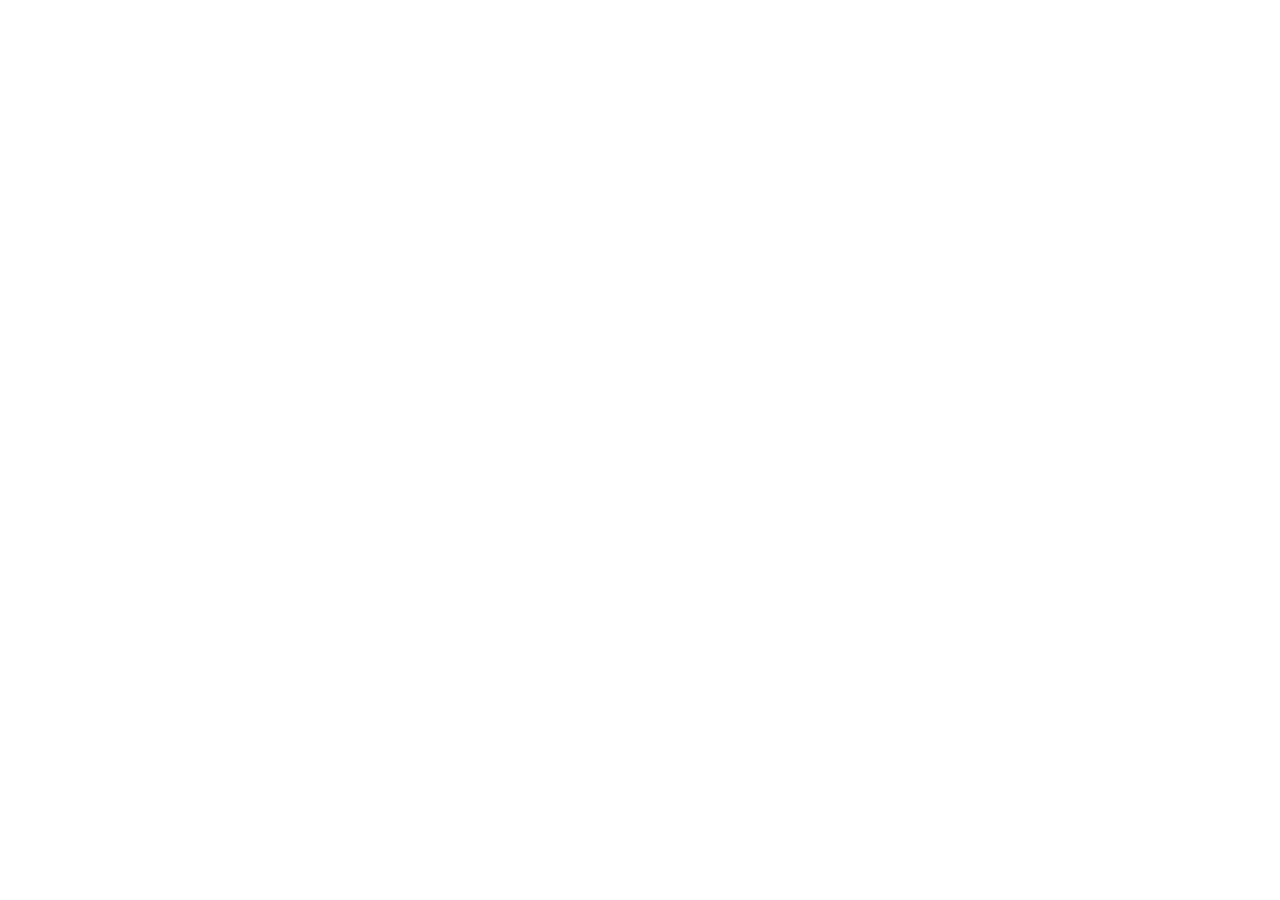
==== commit 8db01c39: "Initial commit" ====
--- a/index.html
+++ b/index.html
@@ -1,485 +1,38 @@
-<!doctype html>
-<html lang="en">
+<!DOCTYPE html>
+<html>
 <head>
-  <meta charset="utf-8">
-  <meta name="viewport" content="width=device-width, initial-scale=1">
-  <title>PlayerVF Downloads</title>
-  <meta name="description" content="Download PlayerVF for Windows, Android, and Linux. Simple, clean builds with stable and beta options.">
-  <meta name="theme-color" content="#111318">
-  <link rel="stylesheet" href="assets/css/base.css">
-  <link rel="stylesheet" href="assets/css/downloads.css?v=gallery5">
+  <!--
+    If you are serving your web app in a path other than the root, change the
+    href value below to reflect the base path you are serving from.
+
+    The path provided below has to start and end with a slash "/" in order for
+    it to work correctly.
+
+    For more details:
+    * https://developer.mozilla.org/en-US/docs/Web/HTML/Element/base
+
+    This is a placeholder for base href that will be replaced by the value of
+    the `--base-href` argument provided to `flutter build`.
+  -->
+  <base href="/">
+
+  <meta charset="UTF-8">
+  <meta content="IE=Edge" http-equiv="X-UA-Compatible">
+  <meta name="description" content="A new Flutter project.">
+
+  <!-- iOS meta tags & icons -->
+  <meta name="apple-mobile-web-app-capable" content="yes">
+  <meta name="apple-mobile-web-app-status-bar-style" content="black">
+  <meta name="apple-mobile-web-app-title" content="untitled">
+  <link rel="apple-touch-icon" href="icons/Icon-192.png">
+
+  <!-- Favicon -->
+  <link rel="icon" type="image/png" href="favicon.png"/>
+
+  <title>untitled</title>
+  <link rel="manifest" href="manifest.json">
 </head>
 <body>
-  <header class="site-header">
-    <div class="wrap nav">
-      <a class="brand" href="index.html">PlayerVF</a>
-      <nav class="links" aria-label="Main navigation">
-        <a href="#downloads">Downloads</a>
-        <a href="wiki.html">Wiki</a>
-      </nav>
-    </div>
-  </header>
-
-  <main class="wrap">
-    <section class="hero" aria-labelledby="hero-title">
-      <div class="hero-copy panel">
-        <span class="label">Clean media player</span>
-        <h1 id="hero-title">PlayerVF</h1>
-        <p class="slug">Music. Video. Clean.</p>
-        <p class="lead">A simple, fast player for music and video. Pick the stable build for desktop and Android, or try the Android beta.</p>
-        <div class="actions">
-          <a class="button" href="#downloads">Download latest</a>
-          <a class="button secondary" href="wiki.html">Read wiki</a>
-        </div>
-      </div>
-    </section>
-
-    <section class="showcase" aria-labelledby="showcase-title">
-      <div class="section-heading">
-        <div>
-          <p class="section-title">Preview</p>
-          <h2 id="showcase-title">PC view preview.</h2>
-        </div>
-      </div>
-
-      <button class="screenshot panel feature-shot preview-button" type="button" data-open-gallery aria-label="Open PC screenshot gallery">
-        <figure>
-          <img src="assets/image/pc_main_page.png" alt="PlayerVF main page" loading="eager">
-          <figcaption>PC view - Main page</figcaption>
-        </figure>
-        <span class="gallery-hint">Open PC gallery</span>
-      </button>
-    </section>
-
-    <section id="downloads" aria-labelledby="downloads-title">
-      <div class="section-heading">
-        <div>
-          <p class="section-title">Downloads</p>
-          <h2 id="downloads-title">Choose your build.</h2>
-        </div>
-      </div>
-
-      <div class="downloads" data-downloads>
-        <article class="group panel loading-card">
-          <p>Loading downloads...</p>
-        </article>
-      </div>
-
-    </section>
-  </main>
-
-  <dialog class="install-dialog" aria-labelledby="linux-install-title">
-    <div class="install-panel panel">
-      <div class="install-head">
-        <div>
-          <p class="section-title">Linux install</p>
-          <h2 id="linux-install-title">Linux download options</h2>
-        </div>
-        <button class="icon-button close-button" type="button" aria-label="Close Linux install window" data-close-linux-install></button>
-      </div>
-
-      <div class="install-actions">
-        <a class="button" href="#" data-linux-zip>Download ZIP</a>
-      </div>
-
-      <p class="install-note">Or paste one of these commands into a Linux terminal.</p>
-
-      <div class="command-list" aria-label="Linux terminal commands">
-        <label class="command-field">
-          <span>curl</span>
-          <code data-linux-curl></code>
-          <button class="mini-copy" type="button" aria-label="Copy curl command" data-copy-command></button>
-        </label>
-
-        <label class="command-field">
-          <span>wget</span>
-          <code data-linux-wget></code>
-          <button class="mini-copy" type="button" aria-label="Copy wget command" data-copy-command></button>
-        </label>
-      </div>
-      <p class="copy-status" role="status" aria-live="polite" data-copy-status></p>
-    </div>
-  </dialog>
-
-  <dialog class="gallery-dialog" aria-labelledby="gallery-title">
-    <div class="gallery-panel panel">
-      <div class="install-head">
-        <div>
-          <p class="section-title">PC screenshots</p>
-          <h2 id="gallery-title">PlayerVF PC view gallery</h2>
-        </div>
-        <button class="icon-button close-button" type="button" aria-label="Close PC screenshot gallery" data-close-gallery></button>
-      </div>
-
-      <div class="gallery-grid">
-        <button class="gallery-thumb screenshot panel" type="button" data-gallery-src="assets/image/pc_main_page.png" data-gallery-title="PC view - Main page" aria-label="Open PC view main page full size">
-          <img src="assets/image/pc_main_page.png" alt="PlayerVF PC main page" loading="lazy">
-          <figcaption>PC view - Main page</figcaption>
-        </button>
-
-        <button class="gallery-thumb screenshot panel" type="button" data-gallery-src="assets/image/pc_main_page1.png" data-gallery-title="PC view - Main page 2" aria-label="Open PC view main page 2 full size">
-          <img src="assets/image/pc_main_page1.png" alt="PlayerVF PC second main page" loading="lazy">
-          <figcaption>PC view - Main page 2</figcaption>
-        </button>
-
-        <button class="gallery-thumb screenshot panel" type="button" data-gallery-src="assets/image/pc_lyric_page.png" data-gallery-title="PC view - Lyric view" aria-label="Open PC view lyric view full size">
-          <img src="assets/image/pc_lyric_page.png" alt="PlayerVF PC lyric view" loading="lazy">
-          <figcaption>PC view - Lyric view</figcaption>
-        </button>
-
-        <button class="gallery-thumb screenshot panel" type="button" data-gallery-src="assets/image/pc_player_page.png" data-gallery-title="PC view - Player page" aria-label="Open PC view player page full size">
-          <img src="assets/image/pc_player_page.png" alt="PlayerVF PC player page" loading="lazy">
-          <figcaption>PC view - Player page</figcaption>
-        </button>
-      </div>
-    </div>
-  </dialog>
-
-  <dialog class="image-dialog" aria-labelledby="image-view-title">
-    <div class="image-panel panel">
-      <div class="install-head">
-        <div>
-          <p class="section-title">PC screenshot</p>
-          <h2 id="image-view-title" data-image-title>PC view</h2>
-        </div>
-        <button class="icon-button close-button" type="button" aria-label="Close full screenshot" data-close-image></button>
-      </div>
-      <img src="" alt="" data-image-view>
-      <div class="image-controls" aria-label="Screenshot navigation">
-        <button class="image-arrow" type="button" aria-label="Previous screenshot" data-prev-image></button>
-        <span data-image-count></span>
-        <button class="image-arrow next" type="button" aria-label="Next screenshot" data-next-image></button>
-      </div>
-    </div>
-  </dialog>
-
-  <footer>
-    <div class="wrap footer-row">
-      <span>PlayerVF Downloads</span>
-      <a href="https://github.com/superstilist/PlayerVf">GitHub repository</a>
-    </div>
-  </footer>
-
-  <script>
-    const DOWNLOAD_SOURCE_URL = 'https://raw.githubusercontent.com/superstilist/PlayerVf/master/download';
-    const FALLBACK_DOWNLOAD_TEXT = `latest:
-  windows: https://github.com/superstilist/PlayerVf/releases/download/Release_V1/playervf.exe
-  android: https://github.com/superstilist/PlayerVf/releases/download/Release_V1/playervf.apk
-  linux: https://github.com/superstilist/PlayerVf/releases/download/Release_V1/playervf.linux.zip
-  linux-install-script: https://github.com/superstilist/PlayerVf/releases/download/Release_V1/playervf.linux.zip
-
-new-gen(betav3):
-  android: https://github.com/superstilist/PlayerVf/releases/download/betav3/playervf.apk`;
-
-    const downloadsRoot = document.querySelector('[data-downloads]');
-    const linuxDialog = document.querySelector('.install-dialog');
-    const galleryDialog = document.querySelector('.gallery-dialog');
-    const imageDialog = document.querySelector('.image-dialog');
-    const imageView = document.querySelector('[data-image-view]');
-    const imageTitle = document.querySelector('[data-image-title]');
-    const imageCount = document.querySelector('[data-image-count]');
-    const copyStatus = document.querySelector('[data-copy-status]');
-    const linuxZipLink = document.querySelector('[data-linux-zip]');
-    const linuxCurlCode = document.querySelector('[data-linux-curl]');
-    const linuxWgetCode = document.querySelector('[data-linux-wget]');
-    const galleryItems = Array.from(document.querySelectorAll('[data-gallery-src]')).map((item) => ({
-      src: item.dataset.gallerySrc,
-      title: item.dataset.galleryTitle
-    }));
-    let activeImageIndex = 0;
-
-    document.querySelector('[data-close-linux-install]').addEventListener('click', () => {
-      linuxDialog.close();
-    });
-
-    document.querySelector('[data-open-gallery]').addEventListener('click', () => {
-      galleryDialog.showModal();
-    });
-
-    document.querySelector('[data-close-gallery]').addEventListener('click', () => {
-      galleryDialog.close();
-    });
-
-    document.querySelector('[data-close-image]').addEventListener('click', () => {
-      imageDialog.close();
-    });
-
-    document.querySelector('[data-prev-image]').addEventListener('click', () => {
-      showImageAt(activeImageIndex - 1, 'prev');
-    });
-
-    document.querySelector('[data-next-image]').addEventListener('click', () => {
-      showImageAt(activeImageIndex + 1, 'next');
-    });
-
-    linuxDialog.addEventListener('click', (event) => {
-      if (event.target === linuxDialog) {
-        linuxDialog.close();
-      }
-    });
-
-    galleryDialog.addEventListener('click', (event) => {
-      if (event.target === galleryDialog) {
-        galleryDialog.close();
-      }
-    });
-
-    galleryDialog.addEventListener('click', (event) => {
-      const thumb = event.target.closest('[data-gallery-src]');
-      if (!thumb) {
-        return;
-      }
-
-      activeImageIndex = galleryItems.findIndex((item) => item.src === thumb.dataset.gallerySrc);
-      showImageAt(activeImageIndex, 'next');
-      imageDialog.showModal();
-    });
-
-    imageDialog.addEventListener('click', (event) => {
-      if (event.target === imageDialog) {
-        imageDialog.close();
-      }
-    });
-
-    imageDialog.addEventListener('keydown', (event) => {
-      if (event.key === 'ArrowLeft') {
-        event.preventDefault();
-        showImageAt(activeImageIndex - 1, 'prev');
-      } else if (event.key === 'ArrowRight') {
-        event.preventDefault();
-        showImageAt(activeImageIndex + 1, 'next');
-      }
-    });
-
-    downloadsRoot.addEventListener('click', (event) => {
-      const button = event.target.closest('[data-open-linux-install]');
-      if (!button) {
-        return;
-      }
-
-      const linuxUrl = button.dataset.linuxUrl;
-      const installUrl = button.dataset.installUrl || linuxUrl;
-      openLinuxDialog(linuxUrl, installUrl);
-    });
-
-    linuxDialog.addEventListener('click', async (event) => {
-      const button = event.target.closest('[data-copy-command]');
-      if (!button) {
-        return;
-      }
-
-      await copyText(button.dataset.copyCommand);
-    });
-
-    loadDownloads();
-
-    async function loadDownloads() {
-      try {
-        const response = await fetch(DOWNLOAD_SOURCE_URL, { cache: 'no-store' });
-        if (!response.ok) {
-          throw new Error(`Download manifest failed: ${response.status}`);
-        }
-        renderDownloads(parseDownloadFile(await response.text()));
-      } catch (error) {
-        renderDownloads(parseDownloadFile(FALLBACK_DOWNLOAD_TEXT));
-      }
-    }
-
-    function parseDownloadFile(text) {
-      const groups = [];
-      let currentGroup = null;
-
-      text.split(/\r?\n/).forEach((line) => {
-        const trimmed = line.trim();
-        if (!trimmed) {
-          return;
-        }
-
-        const groupMatch = trimmed.match(/^(.+):$/);
-        if (groupMatch && !line.startsWith(' ') && !line.startsWith('\t')) {
-          currentGroup = {
-            id: slugify(groupMatch[1]),
-            label: groupMatch[1],
-            files: []
-          };
-          groups.push(currentGroup);
-          return;
-        }
-
-        const itemMatch = trimmed.match(/^([a-z0-9-]+):\s*(https?:\/\/\S+)$/i);
-        if (!currentGroup || !itemMatch) {
-          return;
-        }
-
-        currentGroup.files.push({
-          platform: itemMatch[1],
-          url: itemMatch[2]
-        });
-      });
-
-      return groups.map((group) => {
-        const linuxFile = group.files.find((file) => file.platform === 'linux');
-        const linuxInstallFile = group.files.find((file) => file.platform === 'linux-install-script');
-        return {
-          ...group,
-          files: group.files
-            .filter((file) => file.platform !== 'linux-install-script')
-            .map((file) => ({
-              ...file,
-              installUrl: file.platform === 'linux' ? linuxInstallFile?.url || linuxFile?.url : null
-            }))
-        };
-      });
-    }
-
-    function renderDownloads(groups) {
-      downloadsRoot.replaceChildren(...groups.map((group) => createGroupCard(group)));
-    }
-
-    function createGroupCard(group) {
-      const article = document.createElement('article');
-      article.className = 'group panel';
-
-      const groupHead = document.createElement('div');
-      groupHead.className = 'group-head';
-
-      const titleBlock = document.createElement('div');
-      const title = document.createElement('h2');
-      title.textContent = group.label;
-      const description = document.createElement('p');
-      description.textContent = group.id === 'latest'
-        ? 'Recommended for daily use.'
-        : 'Preview build for testing.';
-      titleBlock.append(title, description);
-
-      const badge = document.createElement('span');
-      badge.className = 'badge';
-      badge.textContent = group.id === 'latest' ? 'Latest build' : 'Beta build';
-      groupHead.append(titleBlock, badge);
-
-      const files = document.createElement('div');
-      files.className = 'files';
-      files.append(...group.files.map((file) => createFileCard(file, group.id)));
-
-      article.append(groupHead, files);
-      return article;
-    }
-
-    function createFileCard(file, groupId) {
-      const card = document.createElement('div');
-      card.className = 'file';
-
-      const copy = document.createElement('div');
-      const title = document.createElement('h3');
-      title.textContent = formatPlatform(file.platform);
-      const filename = document.createElement('p');
-      filename.textContent = file.platform === 'linux'
-        ? linuxSubtitle(file)
-        : filenameFromUrl(file.url);
-      copy.append(title, filename);
-
-      if (file.platform === 'linux') {
-        const button = document.createElement('button');
-        button.className = 'button';
-        button.type = 'button';
-        button.textContent = 'Download';
-        button.dataset.openLinuxInstall = '';
-        button.dataset.linuxUrl = file.url;
-        button.dataset.installUrl = file.installUrl || file.url;
-        card.append(copy, button);
-        return card;
-      }
-
-      const link = document.createElement('a');
-      link.className = groupId === 'latest' ? 'button' : 'button secondary';
-      link.href = file.url;
-      link.textContent = 'Download';
-      card.append(copy, link);
-      return card;
-    }
-
-    function openLinuxDialog(linuxUrl, installUrl) {
-      linuxZipLink.href = linuxUrl;
-
-      const curlCommand = commandFor('curl', installUrl);
-      const wgetCommand = commandFor('wget', installUrl);
-      linuxCurlCode.textContent = curlCommand;
-      linuxWgetCode.textContent = wgetCommand;
-
-      const copyButtons = linuxDialog.querySelectorAll('[data-copy-command]');
-      copyButtons[0].dataset.copyCommand = curlCommand;
-      copyButtons[1].dataset.copyCommand = wgetCommand;
-      copyStatus.textContent = '';
-      linuxDialog.showModal();
-    }
-
-    function showImageAt(index, direction) {
-      activeImageIndex = (index + galleryItems.length) % galleryItems.length;
-      const item = galleryItems[activeImageIndex];
-
-      imageView.classList.remove('is-changing-next', 'is-changing-prev');
-      void imageView.offsetWidth;
-      imageView.classList.add(direction === 'prev' ? 'is-changing-prev' : 'is-changing-next');
-
-      imageTitle.textContent = item.title;
-      imageView.src = item.src;
-      imageView.alt = item.title;
-      imageCount.textContent = `${activeImageIndex + 1} / ${galleryItems.length}`;
-    }
-
-    function commandFor(tool, url) {
-      const isShellScript = /\.sh(?:$|[?#])/.test(url);
-      if (tool === 'curl') {
-        return isShellScript
-          ? `curl -fsSL ${url} | bash`
-          : `curl -L ${url} -o ${filenameFromUrl(url)}`;
-      }
-
-      return isShellScript
-        ? `wget -qO- ${url} | bash`
-        : `wget -O ${filenameFromUrl(url)} ${url}`;
-    }
-
-    async function copyText(text) {
-      try {
-        await navigator.clipboard.writeText(text);
-        copyStatus.textContent = 'Command copied.';
-      } catch (error) {
-        const fallback = document.createElement('textarea');
-        fallback.value = text;
-        fallback.setAttribute('readonly', '');
-        fallback.style.position = 'fixed';
-        fallback.style.left = '-9999px';
-        document.body.appendChild(fallback);
-        fallback.select();
-        document.execCommand('copy');
-        fallback.remove();
-        copyStatus.textContent = 'Command copied.';
-      }
-    }
-
-    function linuxSubtitle(file) {
-      return file.installUrl && file.installUrl !== file.url ? 'ZIP or install script' : filenameFromUrl(file.url);
-    }
-
-    function filenameFromUrl(url) {
-      try {
-        return decodeURIComponent(new URL(url).pathname.split('/').pop());
-      } catch (error) {
-        return url;
-      }
-    }
-
-    function formatPlatform(platform) {
-      return platform
-        .split('-')
-        .map((part) => part.charAt(0).toUpperCase() + part.slice(1))
-        .join(' ');
-    }
-
-    function slugify(value) {
-      return value.toLowerCase().replace(/[^a-z0-9]+/g, '-').replace(/(^-|-$)/g, '');
-    }
-  </script>
+  <script src="flutter_bootstrap.js" async></script>
 </body>
 </html>
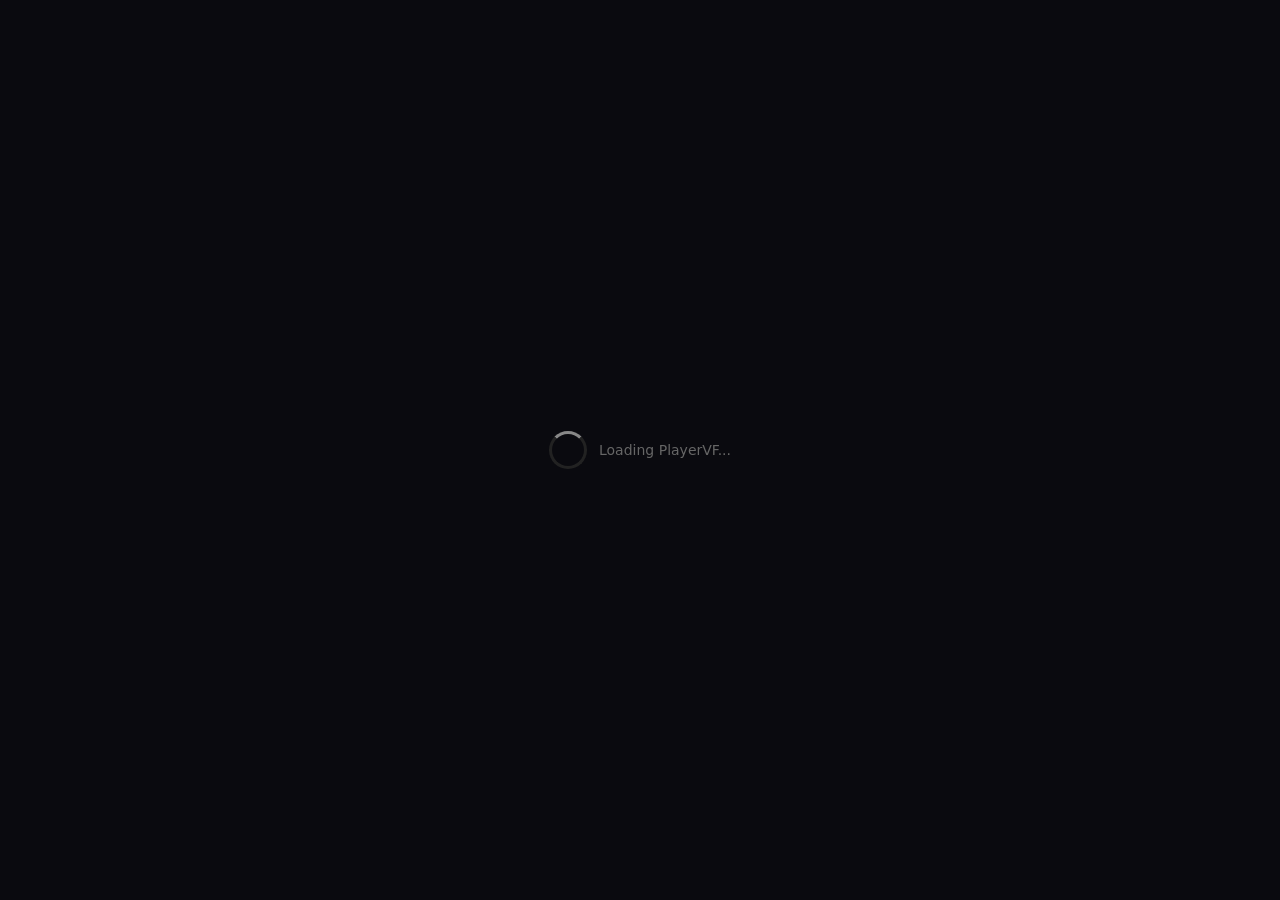
==== commit 33d725ed: "." ====
--- a/index.html
+++ b/index.html
@@ -1,38 +1,59 @@
 <!DOCTYPE html>
-<html>
+<html lang="en">
 <head>
-  <!--
-    If you are serving your web app in a path other than the root, change the
-    href value below to reflect the base path you are serving from.
-
-    The path provided below has to start and end with a slash "/" in order for
-    it to work correctly.
-
-    For more details:
-    * https://developer.mozilla.org/en-US/docs/Web/HTML/Element/base
-
-    This is a placeholder for base href that will be replaced by the value of
-    the `--base-href` argument provided to `flutter build`.
-  -->
-  <base href="/">
-
+    <base href="/playervf-web/">
   <meta charset="UTF-8">
-  <meta content="IE=Edge" http-equiv="X-UA-Compatible">
-  <meta name="description" content="A new Flutter project.">
-
-  <!-- iOS meta tags & icons -->
-  <meta name="apple-mobile-web-app-capable" content="yes">
-  <meta name="apple-mobile-web-app-status-bar-style" content="black">
-  <meta name="apple-mobile-web-app-title" content="untitled">
-  <link rel="apple-touch-icon" href="icons/Icon-192.png">
-
-  <!-- Favicon -->
-  <link rel="icon" type="image/png" href="favicon.png"/>
-
-  <title>untitled</title>
+  <meta name="viewport" content="width=device-width, initial-scale=1.0">
+  <meta name="description" content="PlayerVF - Music Player">
+  <title>PlayerVF</title>
   <link rel="manifest" href="manifest.json">
+  <style>
+    body { margin: 0; background: #0a0a0f; overflow: hidden; }
+    .loading {
+      display: flex; justify-content: center; align-items: center;
+      width: 100vw; height: 100vh; font-family: system-ui, sans-serif;
+      color: #666; font-size: 14px;
+    }
+    .loading .spinner {
+      width: 32px; height: 32px; border: 3px solid #222;
+      border-top-color: #888; border-radius: 50%;
+      animation: spin 0.8s linear infinite; margin-right: 12px;
+    }
+    @keyframes spin { to { transform: rotate(360deg); } }
+  </style>
+  <link rel="preload" href="main.dart.js" as="script">
+  <script src="id3_extractor.js" defer></script>
+  <script>
+    // Load jsmediatags asynchronously so it doesn't block Flutter
+    function loadScript(src) {
+      return new Promise(function(resolve, reject) {
+        var s = document.createElement('script');
+        s.src = src; s.onload = resolve; s.onerror = reject;
+        document.head.appendChild(s);
+      });
+    }
+    loadScript('https://cdn.jsdelivr.net/npm/jsmediatags@3.9.7/dist/jsmediatags.min.js')
+      .catch(function() { console.warn('jsmediatags CDN unavailable – cover extraction disabled'); });
+  </script>
 </head>
 <body>
-  <script src="flutter_bootstrap.js" async></script>
+  <div class="loading" id="loading">
+    <div class="spinner"></div>
+    <span>Loading PlayerVF...</span>
+  </div>
+  <script>
+    // Register service worker for offline caching
+    if ('serviceWorker' in navigator) {
+      navigator.serviceWorker.register('flutter_service_worker.js?v=2694965653') /* Flutter's service worker is deprecated and will be removed in a future Flutter release. */.catch(function() {});
+    }
+  </script>
+  <script defer src="main.dart.js"></script>
+  <script>
+    // Hide loading spinner once Flutter engine is ready
+    window.addEventListener('flutter-first-frame', function() {
+      var el = document.getElementById('loading');
+      if (el) el.style.display = 'none';
+    });
+  </script>
 </body>
-</html>
+</html>
